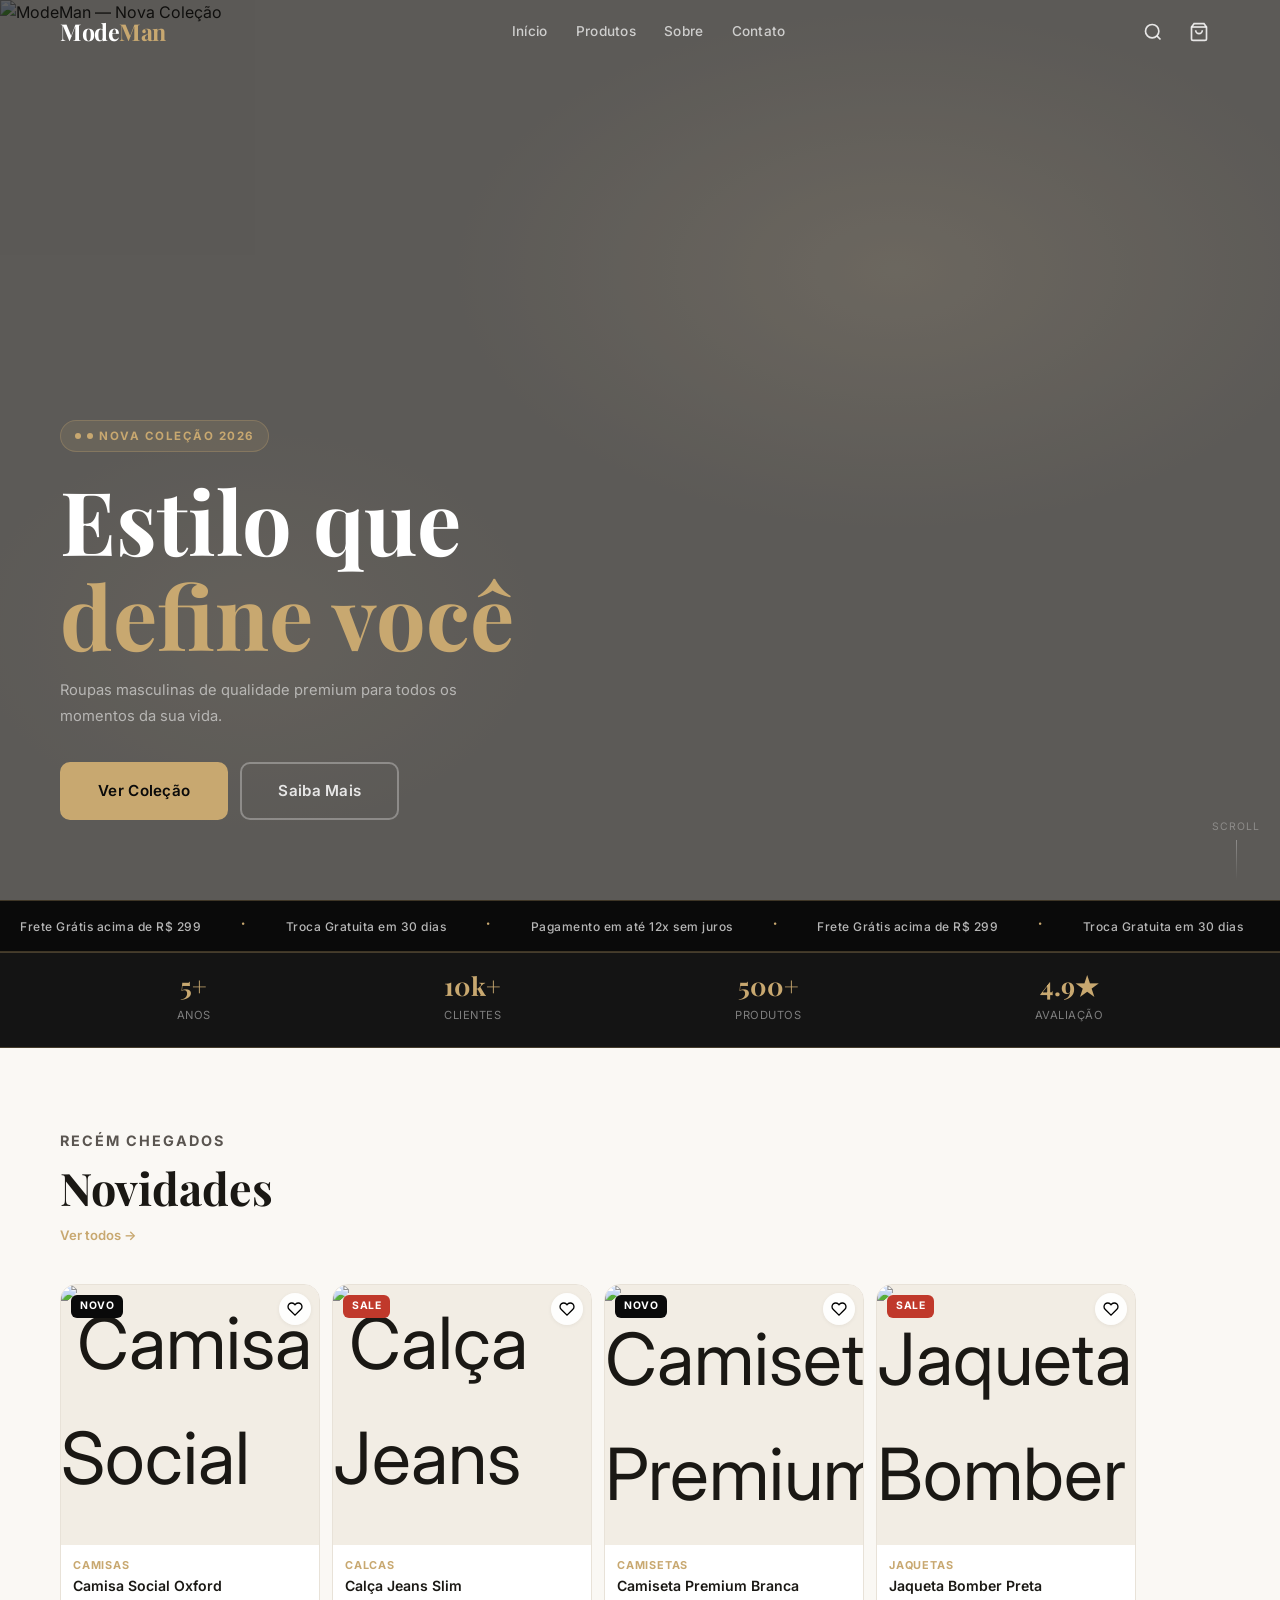
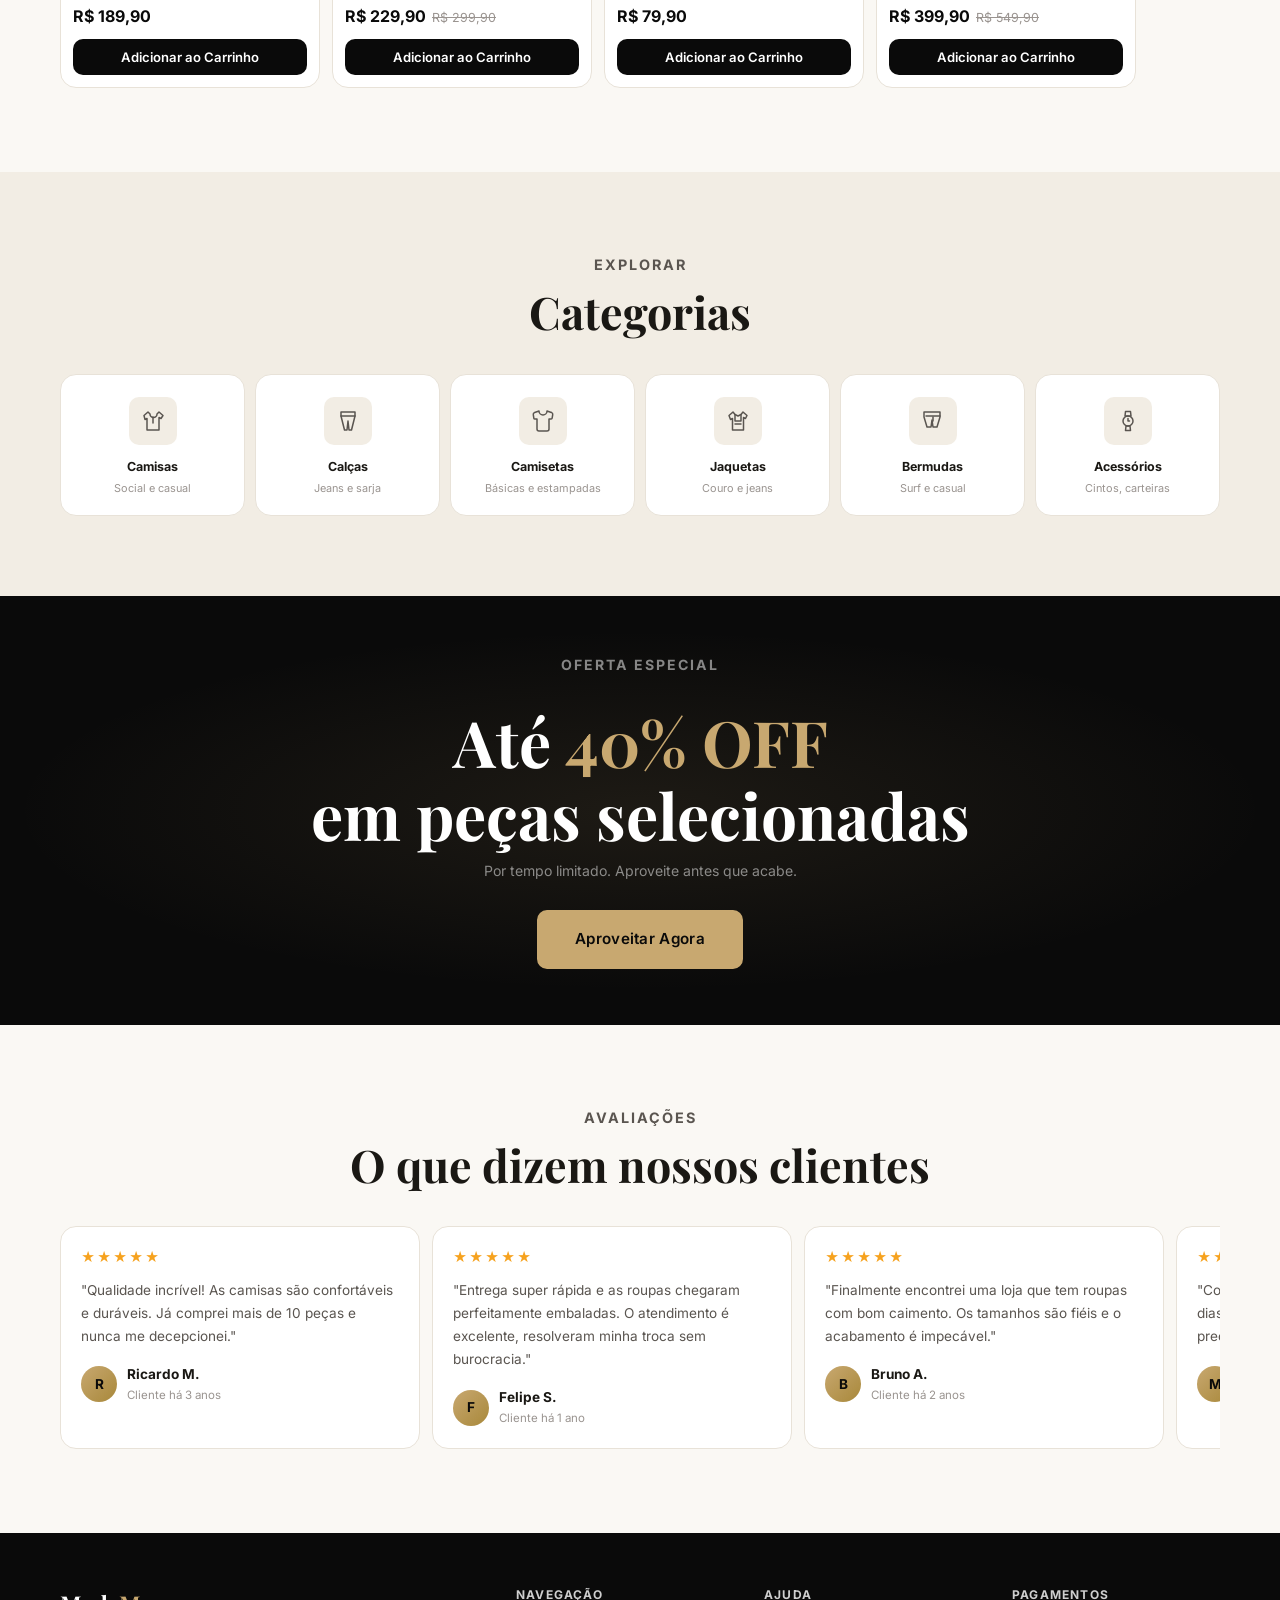
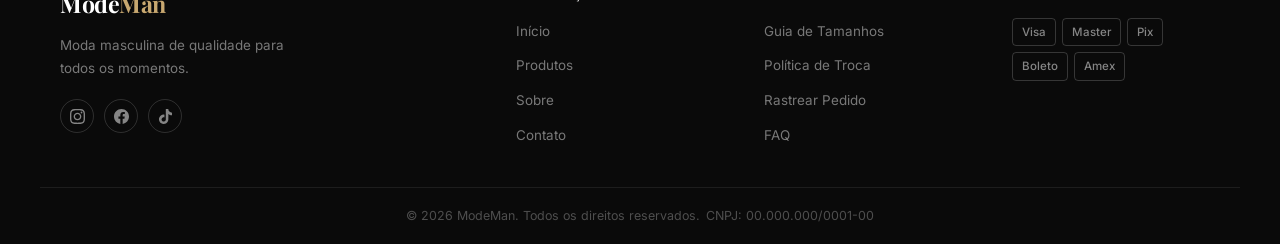
==== index.html @ 99823e0b "Add files via upload" ====
<!DOCTYPE html>
<html lang="pt-BR">
<head>
  <meta charset="UTF-8" />
  <meta name="viewport" content="width=device-width, initial-scale=1.0" />
  <title>ModeMan — Moda Masculina</title>
  <link rel="stylesheet" href="style.css" />
  <link rel="preconnect" href="https://fonts.googleapis.com" />
  <link rel="preconnect" href="https://fonts.gstatic.com" crossorigin />
  <link href="https://fonts.googleapis.com/css2?family=Inter:wght@300;400;500;600;700&family=Playfair+Display:wght@600;700&display=swap" rel="stylesheet" />
</head>
<body data-page="home">

  <!-- ========== TOPBAR ========== -->
  <header class="topbar" id="topbar">
    <div class="topbar__inner">
      <a href="index.html" class="topbar__logo">Mode<span>Man</span></a>
      <nav class="topbar__nav">
        <a href="index.html" class="active">Início</a>
        <a href="produtos.html">Produtos</a>
        <a href="sobre.html">Sobre</a>
        <a href="sobre.html#contato">Contato</a>
      </nav>
      <div class="topbar__actions">
        <button class="icon-btn" id="searchBtn" aria-label="Buscar">
          <svg width="20" height="20" fill="none" stroke="currentColor" stroke-width="2" viewBox="0 0 24 24"><circle cx="11" cy="11" r="8"/><line x1="21" y1="21" x2="16.65" y2="16.65"/></svg>
        </button>
        <button class="icon-btn" id="cartBtn" aria-label="Carrinho" style="position:relative">
          <svg width="20" height="20" fill="none" stroke="currentColor" stroke-width="2" viewBox="0 0 24 24"><path d="M6 2L3 6v14a2 2 0 002 2h14a2 2 0 002-2V6l-3-4z"/><line x1="3" y1="6" x2="21" y2="6"/><path d="M16 10a4 4 0 01-8 0"/></svg>
          <span class="cart-badge" id="cartCount"></span>
        </button>
      </div>
    </div>
  </header>

  <!-- ========== HERO ========== -->
  <section class="hero">
    <div class="hero__bg-glow"></div>
    <!-- FOTO HERO: coloque o arquivo imgs/hero.jpg -->
    <img src="imgs/hero.jpg" alt="ModeMan — Nova Coleção" class="hero__bg-photo" />
    <div class="hero__content">
      <div class="hero__tag">
        <span class="hero__tag-dot"></span>
        Nova Coleção 2026
      </div>
      <h1 class="hero__title">
        Estilo que
        <span>define você</span>
      </h1>
      <p class="hero__sub">Roupas masculinas de qualidade premium para todos os momentos da sua vida.</p>
      <div class="hero__btns">
        <a href="produtos.html" class="btn btn-primary btn-lg">Ver Coleção</a>
        <a href="sobre.html" class="btn btn-ghost-light btn-lg">Saiba Mais</a>
      </div>
    </div>
    <div class="hero__scroll">Scroll</div>
  </section>

  <!-- ========== MARQUEE STRIP ========== -->
  <div class="marquee">
    <div class="marquee__inner">
      <span>Frete Grátis acima de R$&nbsp;299</span>
      <span class="dot">•</span>
      <span>Troca Gratuita em 30 dias</span>
      <span class="dot">•</span>
      <span>Pagamento em até 12x sem juros</span>
      <span class="dot">•</span>
      <span>Frete Grátis acima de R$&nbsp;299</span>
      <span class="dot">•</span>
      <span>Troca Gratuita em 30 dias</span>
      <span class="dot">•</span>
      <span>Pagamento em até 12x sem juros</span>
    </div>
  </div>

  <!-- ========== STATS BAR ========== -->
  <div class="stats-bar">
    <div class="container stats-bar__inner">
      <div class="stat-item"><strong>5+</strong><span>Anos</span></div>
      <div class="stat-item"><strong>10k+</strong><span>Clientes</span></div>
      <div class="stat-item"><strong>500+</strong><span>Produtos</span></div>
      <div class="stat-item"><strong>4.9★</strong><span>Avaliação</span></div>
    </div>
  </div>

  <!-- ========== NOVIDADES ========== -->
  <section class="section" id="novidades">
    <div class="container">
      <div class="section-header section-header--left">
        <p class="section-tag">Recém chegados</p>
        <h2>Novidades</h2>
        <a href="produtos.html" class="see-all-link">Ver todos →</a>
      </div>
      <div class="h-scroll-wrap">
        <div class="h-scroll" id="novidades-grid"></div>
      </div>
    </div>
  </section>

  <!-- ========== CATEGORIAS ========== -->
  <section class="section bg-cream-dark" id="categorias">
    <div class="container">
      <div class="section-header">
        <p class="section-tag">Explorar</p>
        <h2>Categorias</h2>
      </div>
      <div class="categorias-grid">

        <div class="categoria-card" data-cat="camisas">
          <div class="categoria-card__icon">
            <!-- Camisa social / dress shirt -->
            <svg viewBox="0 0 24 24" fill="none" stroke="currentColor" stroke-width="1.5" stroke-linecap="round" stroke-linejoin="round">
              <path d="M3 6.5L7 3l2 2a3.5 3.5 0 007 0l2-2 4 3.5-2 3-2-1V21H6V9.5L4 10.5 3 6.5z"/>
              <line x1="12" y1="8" x2="12" y2="14"/>
            </svg>
          </div>
          <h3>Camisas</h3>
          <p>Social e casual</p>
        </div>

        <div class="categoria-card" data-cat="calcas">
          <div class="categoria-card__icon">
            <!-- Calças / trousers -->
            <svg viewBox="0 0 24 24" fill="none" stroke="currentColor" stroke-width="1.5" stroke-linecap="round" stroke-linejoin="round">
              <path d="M5 3h14v4l-3.5 14H13l-1-9-1 9H8.5L5 7V3z"/>
              <line x1="5" y1="7" x2="19" y2="7"/>
            </svg>
          </div>
          <h3>Calças</h3>
          <p>Jeans e sarja</p>
        </div>

        <div class="categoria-card" data-cat="camisetas">
          <div class="categoria-card__icon">
            <!-- Camiseta / t-shirt -->
            <svg viewBox="0 0 24 24" fill="none" stroke="currentColor" stroke-width="1.5" stroke-linecap="round" stroke-linejoin="round">
              <path d="M20.38 3.46L16 2a4 4 0 01-8 0L3.62 3.46a2 2 0 00-1.34 2.23l.58 3.57a1 1 0 00.99.84H6v10c0 1.1.9 2 2 2h8a2 2 0 002-2V10h2.15a1 1 0 00.99-.84l.58-3.57a2 2 0 00-1.34-2.23z"/>
            </svg>
          </div>
          <h3>Camisetas</h3>
          <p>Básicas e estampadas</p>
        </div>

        <div class="categoria-card" data-cat="jaquetas">
          <div class="categoria-card__icon">
            <!-- Jaqueta / jacket -->
            <svg viewBox="0 0 24 24" fill="none" stroke="currentColor" stroke-width="1.5" stroke-linecap="round" stroke-linejoin="round">
              <path d="M3 6.5L7 3l2 2.5L12 7l3-1.5L17 3l4 3.5-1.5 3-2-1V21H6.5V9.5l-2 1L3 6.5z"/>
              <path d="M9 5.5V12h6V5.5"/>
              <line x1="9" y1="15" x2="15" y2="15"/>
            </svg>
          </div>
          <h3>Jaquetas</h3>
          <p>Couro e jeans</p>
        </div>

        <div class="categoria-card" data-cat="bermudas">
          <div class="categoria-card__icon">
            <!-- Bermuda / shorts -->
            <svg viewBox="0 0 24 24" fill="none" stroke="currentColor" stroke-width="1.5" stroke-linecap="round" stroke-linejoin="round">
              <path d="M5 3h14v5l-3 10h-4l-1-7-1 7H6L3 8V3z"/>
              <line x1="5" y1="7" x2="19" y2="7"/>
              <line x1="12" y1="8" x2="12" y2="12"/>
            </svg>
          </div>
          <h3>Bermudas</h3>
          <p>Surf e casual</p>
        </div>

        <div class="categoria-card" data-cat="acessorios">
          <div class="categoria-card__icon">
            <!-- Relógio / watch -->
            <svg viewBox="0 0 24 24" fill="none" stroke="currentColor" stroke-width="1.5" stroke-linecap="round" stroke-linejoin="round">
              <rect x="7" y="7" width="10" height="10" rx="5"/>
              <path d="M9.5 2.5h5l.5 4.5h-6l.5-4.5z"/>
              <path d="M9.5 21.5h5l-.5-4.5H10l-.5 4.5z"/>
              <polyline points="12 9.5 12 12 13.5 12"/>
            </svg>
          </div>
          <h3>Acessórios</h3>
          <p>Cintos, carteiras</p>
        </div>

      </div>
    </div>
  </section>

  <!-- ========== PROMO BANNER ========== -->
  <section class="promo-banner">
    <div class="container promo-banner__content">
      <p class="section-tag">Oferta Especial</p>
      <h2>Até <span>40% OFF</span><br/>em peças selecionadas</h2>
      <p>Por tempo limitado. Aproveite antes que acabe.</p>
      <a href="produtos.html?filter=sale" class="btn btn-primary btn-lg">Aproveitar Agora</a>
    </div>
  </section>

  <!-- ========== DEPOIMENTOS ========== -->
  <section class="section">
    <div class="container">
      <div class="section-header">
        <p class="section-tag">Avaliações</p>
        <h2>O que dizem nossos clientes</h2>
      </div>
      <div class="h-scroll-wrap">
        <div class="h-scroll">
          <div class="depoimento-card">
            <div class="stars">★★★★★</div>
            <p>"Qualidade incrível! As camisas são confortáveis e duráveis. Já comprei mais de 10 peças e nunca me decepcionei."</p>
            <div class="depo-autor">
              <div class="depo-avatar">R</div>
              <div><strong>Ricardo M.</strong><span>Cliente há 3 anos</span></div>
            </div>
          </div>
          <div class="depoimento-card">
            <div class="stars">★★★★★</div>
            <p>"Entrega super rápida e as roupas chegaram perfeitamente embaladas. O atendimento é excelente, resolveram minha troca sem burocracia."</p>
            <div class="depo-autor">
              <div class="depo-avatar">F</div>
              <div><strong>Felipe S.</strong><span>Cliente há 1 ano</span></div>
            </div>
          </div>
          <div class="depoimento-card">
            <div class="stars">★★★★★</div>
            <p>"Finalmente encontrei uma loja que tem roupas com bom caimento. Os tamanhos são fiéis e o acabamento é impecável."</p>
            <div class="depo-autor">
              <div class="depo-avatar">B</div>
              <div><strong>Bruno A.</strong><span>Cliente há 2 anos</span></div>
            </div>
          </div>
          <div class="depoimento-card">
            <div class="stars">★★★★★</div>
            <p>"Comprei o kit com 3 camisetas e chegou em 2 dias. Qualidade muito acima do esperado para o preço. Recomendo muito!"</p>
            <div class="depo-autor">
              <div class="depo-avatar">M</div>
              <div><strong>Marcos T.</strong><span>Cliente há 6 meses</span></div>
            </div>
          </div>
        </div>
      </div>
    </div>
  </section>

  <!-- ========== FOOTER (desktop only) ========== -->
  <footer class="footer">
    <div class="container footer__grid">
      <div class="footer__brand">
        <a href="index.html" class="topbar__logo" style="margin-bottom:12px;display:inline-block">Mode<span>Man</span></a>
        <p>Moda masculina de qualidade para todos os momentos.</p>
        <div class="social-row">
          <a href="#" class="social-btn" aria-label="Instagram">
            <svg width="15" height="15" fill="currentColor" viewBox="0 0 24 24"><path d="M12 2.163c3.204 0 3.584.012 4.85.07 3.252.148 4.771 1.691 4.919 4.919.058 1.265.069 1.645.069 4.849 0 3.205-.012 3.584-.069 4.849-.149 3.225-1.664 4.771-4.919 4.919-1.266.058-1.644.07-4.85.07-3.204 0-3.584-.012-4.849-.07-3.26-.149-4.771-1.699-4.919-4.92-.058-1.265-.07-1.644-.07-4.849 0-3.204.013-3.583.07-4.849.149-3.227 1.664-4.771 4.919-4.919 1.266-.057 1.645-.069 4.849-.069zm0-2.163c-3.259 0-3.667.014-4.947.072-4.358.2-6.78 2.618-6.98 6.98-.059 1.281-.073 1.689-.073 4.948 0 3.259.014 3.668.072 4.948.2 4.358 2.618 6.78 6.98 6.98 1.281.058 1.689.072 4.948.072 3.259 0 3.668-.014 4.948-.072 4.354-.2 6.782-2.618 6.979-6.98.059-1.28.073-1.689.073-4.948 0-3.259-.014-3.667-.072-4.947-.196-4.354-2.617-6.78-6.979-6.98-1.281-.059-1.69-.073-4.949-.073zm0 5.838c-3.403 0-6.162 2.759-6.162 6.162s2.759 6.163 6.162 6.163 6.162-2.759 6.162-6.163c0-3.403-2.759-6.162-6.162-6.162zm0 10.162c-2.209 0-4-1.79-4-4 0-2.209 1.791-4 4-4s4 1.791 4 4c0 2.21-1.791 4-4 4zm6.406-11.845c-.796 0-1.441.645-1.441 1.44s.645 1.44 1.441 1.44c.795 0 1.439-.645 1.439-1.44s-.644-1.44-1.439-1.44z"/></svg>
          </a>
          <a href="#" class="social-btn" aria-label="Facebook">
            <svg width="15" height="15" fill="currentColor" viewBox="0 0 24 24"><path d="M24 12.073c0-6.627-5.373-12-12-12s-12 5.373-12 12c0 5.99 4.388 10.954 10.125 11.854v-8.385H7.078v-3.47h3.047V9.43c0-3.007 1.792-4.669 4.533-4.669 1.312 0 2.686.235 2.686.235v2.953H15.83c-1.491 0-1.956.925-1.956 1.874v2.25h3.328l-.532 3.47h-2.796v8.385C19.612 23.027 24 18.062 24 12.073z"/></svg>
          </a>
          <a href="#" class="social-btn" aria-label="TikTok">
            <svg width="15" height="15" fill="currentColor" viewBox="0 0 24 24"><path d="M12.525.02c1.31-.02 2.61-.01 3.91-.02.08 1.53.63 3.09 1.75 4.17 1.12 1.11 2.7 1.62 4.24 1.79v4.03c-1.44-.05-2.89-.35-4.2-.97-.57-.26-1.1-.59-1.62-.93-.01 2.92.01 5.84-.02 8.75-.08 1.4-.54 2.79-1.35 3.94-1.31 1.92-3.58 3.17-5.91 3.21-1.43.08-2.86-.31-4.08-1.03-2.02-1.19-3.44-3.37-3.65-5.71-.02-.5-.03-1-.01-1.49.18-1.9 1.12-3.72 2.58-4.96 1.66-1.44 3.98-2.13 6.15-1.72.02 1.48-.04 2.96-.04 4.44-.99-.32-2.15-.23-3.02.37-.63.41-1.11 1.04-1.36 1.75-.21.51-.15 1.07-.14 1.61.24 1.64 1.82 3.02 3.5 2.87 1.12-.01 2.19-.66 2.77-1.61.19-.33.4-.67.41-1.06.1-1.79.06-3.57.07-5.36.01-4.03-.01-8.05.02-12.07z"/></svg>
          </a>
        </div>
      </div>
      <div class="footer__col">
        <h4>Navegação</h4>
        <ul>
          <li><a href="index.html">Início</a></li>
          <li><a href="produtos.html">Produtos</a></li>
          <li><a href="sobre.html">Sobre</a></li>
          <li><a href="sobre.html#contato">Contato</a></li>
        </ul>
      </div>
      <div class="footer__col">
        <h4>Ajuda</h4>
        <ul>
          <li><a href="#">Guia de Tamanhos</a></li>
          <li><a href="#">Política de Troca</a></li>
          <li><a href="#">Rastrear Pedido</a></li>
          <li><a href="#">FAQ</a></li>
        </ul>
      </div>
      <div class="footer__col">
        <h4>Pagamentos</h4>
        <div class="pay-badges">
          <span class="pay-badge">Visa</span>
          <span class="pay-badge">Master</span>
          <span class="pay-badge">Pix</span>
          <span class="pay-badge">Boleto</span>
          <span class="pay-badge">Amex</span>
        </div>
      </div>
    </div>
    <div class="footer__bottom">
      <div class="container footer__bottom-inner">
        <p>© 2026 ModeMan. Todos os direitos reservados.</p>
        <p>CNPJ: 00.000.000/0001-00</p>
      </div>
    </div>
  </footer>

  <!-- ========== BOTTOM NAV (mobile) ========== -->
  <nav class="bottom-nav">
    <div class="bottom-nav__items">
      <a href="index.html" class="bottom-nav__item active">
        <svg width="22" height="22" fill="none" stroke="currentColor" stroke-width="1.8" viewBox="0 0 24 24"><path d="M3 9l9-7 9 7v11a2 2 0 01-2 2H5a2 2 0 01-2-2z"/><polyline points="9 22 9 12 15 12 15 22"/></svg>
        <span>Início</span>
      </a>
      <a href="produtos.html" class="bottom-nav__item">
        <svg width="22" height="22" fill="none" stroke="currentColor" stroke-width="1.8" viewBox="0 0 24 24"><circle cx="11" cy="11" r="8"/><line x1="21" y1="21" x2="16.65" y2="16.65"/></svg>
        <span>Explorar</span>
      </a>
      <button class="bottom-nav__item" id="wishlistNavBtn">
        <svg width="22" height="22" fill="none" stroke="currentColor" stroke-width="1.8" viewBox="0 0 24 24"><path d="M20.84 4.61a5.5 5.5 0 00-7.78 0L12 5.67l-1.06-1.06a5.5 5.5 0 00-7.78 7.78l1.06 1.06L12 21.23l7.78-7.78 1.06-1.06a5.5 5.5 0 000-7.78z"/></svg>
        <span>Favoritos</span>
      </button>
      <button class="bottom-nav__item" id="cartNavBtn" style="position:relative">
        <svg width="22" height="22" fill="none" stroke="currentColor" stroke-width="1.8" viewBox="0 0 24 24"><path d="M6 2L3 6v14a2 2 0 002 2h14a2 2 0 002-2V6l-3-4z"/><line x1="3" y1="6" x2="21" y2="6"/><path d="M16 10a4 4 0 01-8 0"/></svg>
        <span class="cart-badge" id="cartCountNav"></span>
        <span>Carrinho</span>
      </button>
    </div>
  </nav>

  <!-- ========== CART OVERLAY ========== -->
  <div class="cart-overlay" id="cartOverlay">
    <div class="cart-sheet">
      <div class="cart-handle"></div>
      <div class="cart-header">
        <h3>Carrinho</h3>
        <button id="closeCart" aria-label="Fechar">
          <svg width="18" height="18" fill="none" stroke="currentColor" stroke-width="2" viewBox="0 0 24 24"><line x1="18" y1="6" x2="6" y2="18"/><line x1="6" y1="6" x2="18" y2="18"/></svg>
        </button>
      </div>
      <div class="cart-items" id="cartItems"></div>
      <div class="cart-footer" id="cartFooter">
        <div class="cart-total">
          <span>Total</span>
          <strong id="cartTotal">R$ 0,00</strong>
        </div>
        <button class="btn btn-primary btn-full" id="checkoutBtn">
          <svg width="16" height="16" fill="currentColor" viewBox="0 0 24 24"><path d="M17.472 14.382c-.297-.149-1.758-.867-2.03-.967-.273-.099-.471-.148-.67.15-.197.297-.767.966-.94 1.164-.173.199-.347.223-.644.075-.297-.15-1.255-.463-2.39-1.475-.883-.788-1.48-1.761-1.653-2.059-.173-.297-.018-.458.13-.606.134-.133.298-.347.446-.52.149-.174.198-.298.298-.497.099-.198.05-.371-.025-.52-.075-.149-.669-1.612-.916-2.207-.242-.579-.487-.5-.669-.51-.173-.008-.371-.01-.57-.01-.198 0-.52.074-.792.372-.272.297-1.04 1.016-1.04 2.479 0 1.462 1.065 2.875 1.213 3.074.149.198 2.096 3.2 5.077 4.487.709.306 1.262.489 1.694.625.712.227 1.36.195 1.871.118.571-.085 1.758-.719 2.006-1.413.248-.694.248-1.289.173-1.413-.074-.124-.272-.198-.57-.347z"/><path d="M5.077 2H2v21.535L5 21h16.077A2.923 2.923 0 0024 18.077V5.923A2.923 2.923 0 0021.077 3H5.923A2.923 2.923 0 003 5.923"/></svg>
          Finalizar no WhatsApp
        </button>
        <button class="cart-clear-btn" id="clearCart">Limpar carrinho</button>
      </div>
    </div>
  </div>

  <!-- ========== SEARCH OVERLAY ========== -->
  <div class="search-overlay" id="searchOverlay">
    <div class="search-overlay__top">
      <input type="text" class="search-overlay__input" id="searchInput" placeholder="Buscar produtos..." autocomplete="off" />
      <button class="search-overlay__close" id="closeSearch">Cancelar</button>
    </div>
    <div class="search-results" id="searchResults">
      <p class="search-empty">Digite para buscar produtos</p>
    </div>
  </div>

  <!-- ========== TOAST ========== -->
  <div class="toast" id="toast"></div>

  <script src="script.js"></script>
</body>
</html>
---- style.css ----
/* ============================================================
   MODEMAN — Luxury Men's Fashion
   Mobile-first CSS
   ============================================================ */

/* 1. CUSTOM PROPERTIES */
:root {
  --black:        #0a0a0a;
  --dark:         #141414;
  --dark-mid:     #1e1e1e;
  --gold:         #c8a870;
  --gold-dark:    #a8883a;
  --gold-light:   #e8d4a8;
  --gold-muted:   rgba(200,168,112,0.12);
  --gold-border:  rgba(200,168,112,0.28);
  --cream:        #faf8f4;
  --cream-dark:   #f2ede4;
  --white:        #ffffff;
  --text:         #1a1814;
  --text-soft:    #5a5550;
  --text-muted:   #9a9490;
  --border:       #e8e2d8;
  --border-dark:  #d0c8bc;
  --red:          #c0392b;

  --font-serif: 'Playfair Display', Georgia, serif;
  --font-sans:  'Inter', system-ui, sans-serif;

  --nav-h:        56px;
  --bottom-h:     64px;
  --pad:          20px;
  --radius-sm:    6px;
  --radius:       10px;
  --radius-lg:    16px;
  --radius-xl:    24px;
  --radius-full:  9999px;

  --shadow-sm:  0 1px 4px rgba(0,0,0,0.06);
  --shadow:     0 4px 16px rgba(0,0,0,0.09);
  --shadow-md:  0 8px 28px rgba(0,0,0,0.13);
  --shadow-lg:  0 16px 48px rgba(0,0,0,0.18);
  --shadow-gold: 0 4px 20px rgba(200,168,112,0.38);

  --ease-out:    cubic-bezier(0.16, 1, 0.3, 1);
  --ease-spring: cubic-bezier(0.34, 1.56, 0.64, 1);
  --t-fast: 150ms;
  --t:      250ms;
  --t-slow: 400ms;
}

/* 2. RESET & BASE */
*, *::before, *::after { box-sizing: border-box; margin: 0; padding: 0; }
html { scroll-behavior: smooth; -webkit-text-size-adjust: 100%; }
body {
  font-family: var(--font-sans);
  color: var(--text);
  background: var(--cream);
  line-height: 1.6;
  overflow-x: hidden;
  -webkit-font-smoothing: antialiased;
}
a { text-decoration: none; color: inherit; }
ul { list-style: none; }
img { max-width: 100%; display: block; }
button { cursor: pointer; border: none; background: none; font-family: inherit; -webkit-tap-highlight-color: transparent; }
input, select, textarea { font-family: inherit; }
@media (hover: none) { * { -webkit-tap-highlight-color: transparent; } }

/* 3. LAYOUT */
.container { max-width: 1200px; margin: 0 auto; padding: 0 var(--pad); }
.page-content {
  padding-top: var(--nav-h);
  padding-bottom: var(--bottom-h);
  min-height: 100vh;
}
.section { padding: 52px 0; }
.section-sm { padding: 32px 0; }
.bg-dark { background: var(--black); }
.bg-cream { background: var(--cream); }
.bg-cream-dark { background: var(--cream-dark); }
.bg-white { background: var(--white); }

.section-tag {
  display: inline-block;
  color: var(--gold);
  font-size: 0.72rem;
  font-weight: 700;
  text-transform: uppercase;
  letter-spacing: 2px;
  margin-bottom: 10px;
}
.section-header { text-align: center; margin-bottom: 36px; }
.section-header h2 {
  font-family: var(--font-serif);
  font-size: clamp(1.7rem, 5vw, 2.8rem);
  font-weight: 700;
  line-height: 1.15;
  margin-bottom: 8px;
}
.section-header p { color: var(--text-soft); font-size: 0.9rem; }
.section-header--left { text-align: left; }

/* 4. ANIMATIONS */
.animate-in {
  opacity: 0;
  transform: translateY(22px);
  transition:
    opacity var(--t-slow) var(--ease-out) var(--delay, 0ms),
    transform var(--t-slow) var(--ease-out) var(--delay, 0ms);
}
.animate-in.visible { opacity: 1; transform: translateY(0); }

.animate-fade {
  opacity: 0;
  transition: opacity var(--t-slow) var(--ease-out) var(--delay, 0ms);
}
.animate-fade.visible { opacity: 1; }

/* Stagger delays */
.stagger > *:nth-child(1) { --delay: 0ms; }
.stagger > *:nth-child(2) { --delay: 70ms; }
.stagger > *:nth-child(3) { --delay: 140ms; }
.stagger > *:nth-child(4) { --delay: 210ms; }
.stagger > *:nth-child(5) { --delay: 280ms; }
.stagger > *:nth-child(6) { --delay: 350ms; }

@keyframes fadeUp {
  from { opacity: 0; transform: translateY(30px); }
  to   { opacity: 1; transform: translateY(0); }
}
@keyframes fadeIn {
  from { opacity: 0; }
  to   { opacity: 1; }
}
@keyframes scrollX {
  0%   { transform: translateX(0); }
  100% { transform: translateX(-50%); }
}
@keyframes pulse {
  0%, 100% { transform: scale(1); }
  50%       { transform: scale(1.04); }
}

/* 5. BUTTONS */
.btn {
  display: inline-flex;
  align-items: center;
  justify-content: center;
  gap: 8px;
  padding: 13px 28px;
  border-radius: var(--radius);
  font-size: 0.88rem;
  font-weight: 600;
  font-family: var(--font-sans);
  cursor: pointer;
  border: 2px solid transparent;
  transition: all var(--t) var(--ease-out);
  letter-spacing: 0.3px;
  white-space: nowrap;
  -webkit-tap-highlight-color: transparent;
}
.btn:active { transform: scale(0.97); }

/* Botão WhatsApp checkout */
#checkoutBtn {
  background: #25D366;
  border-color: #25D366;
  color: #fff;
}
#checkoutBtn:hover {
  background: #1ebe59;
  border-color: #1ebe59;
  box-shadow: 0 4px 20px rgba(37,211,102,0.38);
}

.btn-primary {
  background: var(--gold);
  color: var(--black);
  border-color: var(--gold);
}
.btn-primary:hover {
  background: var(--gold-dark);
  border-color: var(--gold-dark);
  box-shadow: var(--shadow-gold);
}

.btn-ghost {
  background: transparent;
  color: var(--gold);
  border-color: var(--gold-border);
}
.btn-ghost:hover { border-color: var(--gold); background: var(--gold-muted); }

.btn-ghost-light {
  background: transparent;
  color: rgba(255,255,255,0.85);
  border-color: rgba(255,255,255,0.3);
}
.btn-ghost-light:hover { border-color: rgba(255,255,255,0.7); background: rgba(255,255,255,0.08); }

.btn-dark {
  background: var(--black);
  color: var(--white);
  border-color: var(--black);
}
.btn-dark:hover { background: #222; }

.btn-full { width: 100%; }
.btn-lg { padding: 15px 36px; font-size: 0.95rem; }
.btn-sm { padding: 9px 18px; font-size: 0.8rem; }

/* 6. FORM ELEMENTS */
.form-group { display: flex; flex-direction: column; gap: 6px; }
.form-group label { font-size: 0.82rem; font-weight: 600; color: var(--text); letter-spacing: 0.3px; }

.form-control {
  border: 1.5px solid var(--border-dark);
  border-radius: var(--radius);
  padding: 12px 14px;
  font-size: 0.9rem;
  font-family: var(--font-sans);
  color: var(--text);
  background: var(--white);
  outline: none;
  transition: border-color var(--t-fast);
  appearance: none;
  -webkit-appearance: none;
}
.form-control:focus { border-color: var(--gold); box-shadow: 0 0 0 3px var(--gold-muted); }
.form-control::placeholder { color: var(--text-muted); }
textarea.form-control { resize: vertical; min-height: 120px; }

.form-row { display: grid; grid-template-columns: 1fr 1fr; gap: 14px; }
@media (max-width: 520px) { .form-row { grid-template-columns: 1fr; } }

.form-success {
  display: none;
  background: #d4f4e2;
  color: #1a7a44;
  padding: 12px 16px;
  border-radius: var(--radius);
  font-size: 0.88rem;
  text-align: center;
  font-weight: 500;
}
.form-success.show { display: block; }

/* 7. TOPBAR */
.topbar {
  position: fixed;
  top: 0; left: 0; right: 0;
  z-index: 900;
  height: var(--nav-h);
  display: flex;
  align-items: center;
  background: transparent;
  transition: background var(--t), box-shadow var(--t);
  padding-top: env(safe-area-inset-top);
}
.topbar.scrolled {
  background: rgba(10,10,10,0.92);
  backdrop-filter: blur(14px);
  -webkit-backdrop-filter: blur(14px);
  box-shadow: 0 1px 0 var(--gold-border);
}
.topbar.light { background: rgba(250,248,244,0.96); backdrop-filter: blur(14px); }
.topbar.light.scrolled { background: rgba(250,248,244,0.98); box-shadow: 0 1px 0 var(--border); }

.topbar__inner {
  width: 100%;
  max-width: 1200px;
  margin: 0 auto;
  padding: 0 var(--pad);
  display: flex;
  align-items: center;
  justify-content: space-between;
  height: var(--nav-h);
}

.topbar__logo {
  font-family: var(--font-serif);
  font-size: 1.45rem;
  font-weight: 700;
  color: var(--white);
  letter-spacing: -0.5px;
}
.topbar__logo span { color: var(--gold); }
.topbar.light .topbar__logo { color: var(--black); }

.topbar__nav {
  display: none;
  gap: 28px;
}
.topbar__nav a {
  font-size: 0.85rem;
  font-weight: 500;
  color: rgba(255,255,255,0.7);
  transition: color var(--t-fast);
  letter-spacing: 0.3px;
}
.topbar__nav a:hover { color: var(--white); }
.topbar.light .topbar__nav a { color: var(--text-soft); }
.topbar.light .topbar__nav a:hover { color: var(--text); }

.topbar__actions { display: flex; align-items: center; gap: 4px; }

.icon-btn {
  width: 42px; height: 42px;
  display: flex; align-items: center; justify-content: center;
  border-radius: 50%;
  color: rgba(255,255,255,0.85);
  transition: background var(--t-fast), color var(--t-fast);
  position: relative;
}
.icon-btn:hover { background: rgba(255,255,255,0.1); color: var(--white); }
.topbar.light .icon-btn { color: var(--text-soft); }
.topbar.light .icon-btn:hover { background: var(--cream-dark); color: var(--text); }

.cart-badge {
  position: absolute;
  top: 6px; right: 6px;
  background: var(--gold);
  color: var(--black);
  font-size: 0.6rem;
  font-weight: 800;
  width: 15px; height: 15px;
  border-radius: 50%;
  display: none;
  align-items: center;
  justify-content: center;
  line-height: 1;
}
.cart-badge.visible { display: flex; }

/* 8. BOTTOM NAV */
.bottom-nav {
  position: fixed;
  bottom: 0; left: 0; right: 0;
  z-index: 900;
  height: calc(var(--bottom-h) + env(safe-area-inset-bottom));
  padding-bottom: env(safe-area-inset-bottom);
  background: rgba(10,10,10,0.97);
  backdrop-filter: blur(20px);
  -webkit-backdrop-filter: blur(20px);
  border-top: 1px solid var(--gold-border);
  display: flex;
  align-items: stretch;
}

.bottom-nav__items {
  display: flex;
  width: 100%;
  align-items: stretch;
}

.bottom-nav__item {
  flex: 1;
  display: flex;
  flex-direction: column;
  align-items: center;
  justify-content: center;
  gap: 3px;
  color: rgba(255,255,255,0.4);
  font-size: 0.65rem;
  font-weight: 500;
  letter-spacing: 0.3px;
  text-transform: uppercase;
  cursor: pointer;
  transition: color var(--t-fast);
  padding: 6px 0;
  -webkit-tap-highlight-color: transparent;
  position: relative;
}
.bottom-nav__item svg { width: 22px; height: 22px; stroke-width: 1.8; }
.bottom-nav__item:hover { color: rgba(255,255,255,0.7); }
.bottom-nav__item.active { color: var(--gold); }
.bottom-nav__item.active::after {
  content: '';
  position: absolute;
  top: 4px;
  width: 3px; height: 3px;
  background: var(--gold);
  border-radius: 50%;
}

/* 9. CART BOTTOM SHEET */
.cart-overlay {
  position: fixed;
  inset: 0;
  z-index: 1000;
  background: rgba(0,0,0,0);
  pointer-events: none;
  transition: background var(--t);
}
.cart-overlay.open {
  background: rgba(0,0,0,0.55);
  pointer-events: all;
}

.cart-sheet {
  position: absolute;
  bottom: 0; left: 0; right: 0;
  background: var(--white);
  border-radius: var(--radius-xl) var(--radius-xl) 0 0;
  max-height: 88vh;
  display: flex;
  flex-direction: column;
  transform: translateY(100%);
  transition: transform var(--t-slow) var(--ease-out);
}
.cart-overlay.open .cart-sheet { transform: translateY(0); }

.cart-handle {
  width: 36px; height: 4px;
  background: var(--border-dark);
  border-radius: var(--radius-full);
  margin: 12px auto 0;
  flex-shrink: 0;
}

.cart-header {
  display: flex;
  align-items: center;
  justify-content: space-between;
  padding: 16px 20px 14px;
  border-bottom: 1px solid var(--border);
  flex-shrink: 0;
}
.cart-header h3 { font-size: 1rem; font-weight: 700; }
.cart-header button {
  width: 32px; height: 32px;
  display: flex; align-items: center; justify-content: center;
  border-radius: 50%;
  color: var(--text-muted);
  transition: background var(--t-fast);
}
.cart-header button:hover { background: var(--cream-dark); }

.cart-items {
  flex: 1;
  overflow-y: auto;
  overscroll-behavior: contain;
  padding: 12px 20px;
  display: flex;
  flex-direction: column;
  gap: 12px;
}

.cart-empty {
  display: flex;
  flex-direction: column;
  align-items: center;
  justify-content: center;
  padding: 48px 0;
  gap: 12px;
  color: var(--text-muted);
}
.cart-empty span { font-size: 2.8rem; }
.cart-empty p { font-size: 0.88rem; }

.cart-item {
  display: flex;
  gap: 12px;
  padding-bottom: 12px;
  border-bottom: 1px solid var(--border);
}
.cart-item:last-child { border-bottom: none; }

.cart-item__img {
  width: 64px; height: 64px;
  background: var(--cream-dark);
  border-radius: var(--radius);
  display: flex; align-items: center; justify-content: center;
  font-size: 1.8rem;
  flex-shrink: 0;
}

.cart-item__info { flex: 1; min-width: 0; }
.cart-item__name { font-size: 0.88rem; font-weight: 600; margin-bottom: 2px; white-space: nowrap; overflow: hidden; text-overflow: ellipsis; }
.cart-item__meta { font-size: 0.75rem; color: var(--text-muted); margin-bottom: 8px; }

.cart-item__footer { display: flex; align-items: center; justify-content: space-between; }
.cart-item__price { font-size: 0.95rem; font-weight: 700; color: var(--black); }

.qty-control { display: flex; align-items: center; gap: 8px; }
.qty-control button {
  width: 26px; height: 26px;
  border: 1.5px solid var(--border-dark);
  border-radius: 50%;
  font-size: 1rem;
  display: flex; align-items: center; justify-content: center;
  transition: border-color var(--t-fast), background var(--t-fast);
  line-height: 1;
  font-weight: 500;
}
.qty-control button:hover { border-color: var(--black); background: var(--black); color: var(--white); }
.qty-control span { font-size: 0.88rem; font-weight: 600; min-width: 18px; text-align: center; }

.cart-footer {
  padding: 16px 20px;
  border-top: 1px solid var(--border);
  display: flex;
  flex-direction: column;
  gap: 10px;
  flex-shrink: 0;
  padding-bottom: calc(16px + env(safe-area-inset-bottom));
}

.cart-total {
  display: flex;
  justify-content: space-between;
  align-items: center;
}
.cart-total span { font-size: 0.85rem; color: var(--text-soft); }
.cart-total strong { font-size: 1.2rem; font-weight: 700; }

.cart-clear-btn {
  background: none;
  border: none;
  color: var(--text-muted);
  font-size: 0.78rem;
  text-decoration: underline;
  text-align: center;
  cursor: pointer;
  padding: 4px;
}

/* 10. SEARCH OVERLAY */
.search-overlay {
  position: fixed;
  inset: 0;
  z-index: 1100;
  background: rgba(10,10,10,0.96);
  display: flex;
  flex-direction: column;
  padding: 20px var(--pad);
  opacity: 0;
  pointer-events: none;
  transition: opacity var(--t);
  padding-top: calc(20px + env(safe-area-inset-top));
}
.search-overlay.open { opacity: 1; pointer-events: all; }

.search-overlay__top {
  display: flex;
  align-items: center;
  gap: 12px;
  margin-bottom: 24px;
}

.search-overlay__input {
  flex: 1;
  background: var(--dark-mid);
  border: 1.5px solid var(--gold-border);
  border-radius: var(--radius-full);
  padding: 12px 20px;
  font-size: 1rem;
  color: var(--white);
  outline: none;
  transition: border-color var(--t-fast);
  font-family: var(--font-sans);
}
.search-overlay__input:focus { border-color: var(--gold); }
.search-overlay__input::placeholder { color: rgba(255,255,255,0.3); }

.search-overlay__close {
  color: rgba(255,255,255,0.6);
  font-size: 0.85rem;
  font-weight: 500;
  white-space: nowrap;
  cursor: pointer;
}

.search-results {
  overflow-y: auto;
  flex: 1;
  display: grid;
  grid-template-columns: 1fr 1fr;
  gap: 12px;
  align-content: start;
}

.search-empty {
  color: rgba(255,255,255,0.4);
  font-size: 0.9rem;
  text-align: center;
  padding: 48px 0;
  grid-column: 1 / -1;
}

/* 11. TOAST */
.toast {
  position: fixed;
  bottom: calc(var(--bottom-h) + env(safe-area-inset-bottom) + 12px);
  left: 50%;
  transform: translateX(-50%) translateY(12px);
  background: var(--black);
  border: 1px solid var(--gold-border);
  color: var(--white);
  padding: 10px 20px;
  border-radius: var(--radius-full);
  font-size: 0.82rem;
  font-weight: 500;
  z-index: 2000;
  opacity: 0;
  pointer-events: none;
  transition: opacity var(--t), transform var(--t) var(--ease-out);
  white-space: nowrap;
  max-width: calc(100vw - 40px);
}
.toast.show { opacity: 1; transform: translateX(-50%) translateY(0); }

/* 12. MARQUEE STRIP */
.marquee {
  background: var(--black);
  border-top: 1px solid var(--gold-border);
  border-bottom: 1px solid var(--gold-border);
  padding: 12px 0;
  overflow: hidden;
  white-space: nowrap;
}
.marquee__inner {
  display: inline-flex;
  animation: scrollX 22s linear infinite;
  gap: 0;
}
.marquee__inner span {
  display: inline-block;
  padding: 0 20px;
  font-size: 0.75rem;
  font-weight: 500;
  letter-spacing: 0.5px;
  color: rgba(255,255,255,0.7);
}
.marquee__inner .dot { color: var(--gold); font-size: 0.5rem; vertical-align: middle; }

/* 13. PAGE HERO (inner pages) */
.page-hero {
  background: var(--black);
  padding: 60px 0 40px;
  position: relative;
  overflow: hidden;
}
.page-hero::before {
  content: '';
  position: absolute;
  top: 50%; right: -10%;
  width: 300px; height: 300px;
  background: radial-gradient(circle, var(--gold-muted) 0%, transparent 70%);
  transform: translateY(-50%);
  pointer-events: none;
}
.page-hero h1 {
  font-family: var(--font-serif);
  font-size: clamp(1.8rem, 6vw, 3.2rem);
  color: var(--white);
  font-weight: 700;
  margin-bottom: 8px;
}
.page-hero p { color: rgba(255,255,255,0.5); font-size: 0.88rem; }

.breadcrumb {
  display: flex;
  align-items: center;
  gap: 6px;
  margin-bottom: 16px;
}
.breadcrumb a, .breadcrumb span {
  font-size: 0.75rem;
  color: rgba(255,255,255,0.4);
}
.breadcrumb a:hover { color: var(--gold); }
.breadcrumb .sep { color: rgba(255,255,255,0.2); }

/* 14. PRODUCT CARD */
.produto-card {
  background: var(--white);
  border-radius: var(--radius-lg);
  overflow: hidden;
  border: 1px solid var(--border);
  transition: transform var(--t) var(--ease-out), box-shadow var(--t);
  position: relative;
  cursor: pointer;
}
.produto-card:active { transform: scale(0.97); }

.produto-card__img {
  height: 185px;
  background: var(--cream-dark);
  display: flex;
  align-items: center;
  justify-content: center;
  font-size: 4.5rem;
  position: relative;
  overflow: hidden;
}

.produto-card__badge {
  position: absolute;
  top: 10px; left: 10px;
  font-size: 0.65rem;
  font-weight: 700;
  padding: 3px 9px;
  border-radius: var(--radius-sm);
  text-transform: uppercase;
  letter-spacing: 0.5px;
}
.badge-novo { background: var(--black); color: var(--white); }
.badge-sale { background: var(--red); color: var(--white); }

.produto-card__wish {
  position: absolute;
  top: 8px; right: 8px;
  width: 32px; height: 32px;
  background: rgba(255,255,255,0.92);
  border-radius: 50%;
  display: none;
  align-items: center;
  justify-content: center;
  font-size: 0.85rem;
  box-shadow: var(--shadow-sm);
  transition: transform var(--t-fast);
  border: none;
  cursor: pointer;
}
.produto-card__wish:hover { transform: scale(1.15); }

.produto-card__info { padding: 12px; }
.produto-card__cat {
  font-size: 0.68rem;
  color: var(--gold);
  font-weight: 700;
  text-transform: uppercase;
  letter-spacing: 0.8px;
  margin-bottom: 3px;
}
.produto-card__name {
  font-size: 0.88rem;
  font-weight: 600;
  margin-bottom: 8px;
  color: var(--text);
  line-height: 1.3;
}
.produto-card__preco {
  display: flex;
  align-items: baseline;
  gap: 6px;
  margin-bottom: 10px;
}
.preco-atual { font-size: 1rem; font-weight: 700; color: var(--black); }
.preco-original { font-size: 0.78rem; color: var(--text-muted); text-decoration: line-through; }

.produto-card__add {
  width: 100%;
  padding: 10px;
  background: var(--black);
  color: var(--white);
  border-radius: var(--radius);
  font-size: 0.82rem;
  font-weight: 600;
  font-family: var(--font-sans);
  border: none;
  cursor: pointer;
  transition: background var(--t-fast);
  -webkit-tap-highlight-color: transparent;
}
.produto-card__add:hover { background: #2a2a2a; }
.produto-card__add:active { transform: scale(0.98); }

/* 15. HORIZONTAL SCROLL */
.h-scroll-wrap {
  margin: 0 calc(-1 * var(--pad));
  padding: 0 var(--pad);
}
.h-scroll {
  display: flex;
  gap: 12px;
  overflow-x: auto;
  scroll-snap-type: x mandatory;
  -webkit-overflow-scrolling: touch;
  scrollbar-width: none;
  padding-bottom: 4px;
}
.h-scroll::-webkit-scrollbar { display: none; }
.h-scroll-item {
  scroll-snap-align: start;
  flex-shrink: 0;
  width: calc(48vw - 24px);
}

/* 16. FILTER BAR */
.filter-bar-wrap {
  position: sticky;
  top: var(--nav-h);
  z-index: 100;
  background: var(--cream);
  border-bottom: 1px solid var(--border);
  padding: 10px 0;
}
.filter-bar {
  display: flex;
  gap: 8px;
  overflow-x: auto;
  scrollbar-width: none;
  padding: 2px var(--pad);
}
.filter-bar::-webkit-scrollbar { display: none; }

.filter-btn {
  flex-shrink: 0;
  padding: 8px 18px;
  border-radius: var(--radius-full);
  font-size: 0.8rem;
  font-weight: 600;
  font-family: var(--font-sans);
  border: 1.5px solid var(--border-dark);
  color: var(--text-soft);
  background: var(--white);
  cursor: pointer;
  transition: all var(--t-fast);
  -webkit-tap-highlight-color: transparent;
}
.filter-btn:hover { border-color: var(--gold); color: var(--text); }
.filter-btn.active { background: var(--black); color: var(--white); border-color: var(--black); }

/* 17. PRODUCTS GRID */
.produtos-grid {
  display: grid;
  grid-template-columns: repeat(2, 1fr);
  gap: 14px;
}

/* 18. CATEGORY CARDS */
.categorias-grid {
  display: grid;
  grid-template-columns: repeat(3, 1fr);
  gap: 10px;
}
.categoria-card {
  background: var(--white);
  border: 1px solid var(--border);
  border-radius: var(--radius-lg);
  padding: 22px 10px 18px;
  text-align: center;
  cursor: pointer;
  transition: all var(--t) var(--ease-out);
  -webkit-tap-highlight-color: transparent;
}
.categoria-card:hover {
  border-color: var(--gold-border);
  box-shadow: var(--shadow);
  transform: translateY(-2px);
}
.categoria-card:active { transform: scale(0.96); }

.categoria-card__icon {
  width: 48px;
  height: 48px;
  margin: 0 auto 12px;
  background: var(--cream-dark);
  border-radius: var(--radius);
  display: flex;
  align-items: center;
  justify-content: center;
  color: var(--text-soft);
  transition: background var(--t), color var(--t);
}
.categoria-card__icon svg {
  width: 24px;
  height: 24px;
}
.categoria-card:hover .categoria-card__icon {
  background: var(--gold-muted);
  color: var(--gold-dark);
}

.categoria-card h3 { font-size: 0.78rem; font-weight: 700; margin-bottom: 3px; }
.categoria-card p { font-size: 0.68rem; color: var(--text-muted); }

/* 19. TESTIMONIAL CARDS */
.depoimento-card {
  background: var(--white);
  border: 1px solid var(--border);
  border-radius: var(--radius-lg);
  padding: 20px;
  flex-shrink: 0;
  width: calc(85vw - 24px);
  scroll-snap-align: start;
}
.depoimento-card .stars { color: #f6a21e; font-size: 0.85rem; margin-bottom: 10px; letter-spacing: 2px; }
.depoimento-card p { color: var(--text-soft); font-size: 0.85rem; line-height: 1.7; margin-bottom: 16px; }
.depo-autor { display: flex; align-items: center; gap: 10px; }
.depo-avatar {
  width: 36px; height: 36px;
  border-radius: 50%;
  background: linear-gradient(135deg, var(--gold), var(--gold-dark));
  color: var(--black);
  display: flex; align-items: center; justify-content: center;
  font-weight: 700;
  font-size: 0.85rem;
  flex-shrink: 0;
}
.depo-autor div { display: flex; flex-direction: column; }
.depo-autor strong { font-size: 0.85rem; }
.depo-autor span { font-size: 0.72rem; color: var(--text-muted); }

/* 20. ACCORDION */
.accordion-item {
  border-bottom: 1px solid var(--border);
}
.accordion-btn {
  width: 100%;
  display: flex;
  align-items: center;
  justify-content: space-between;
  padding: 16px 0;
  font-size: 0.9rem;
  font-weight: 600;
  color: var(--text);
  background: none;
  border: none;
  cursor: pointer;
  text-align: left;
  -webkit-tap-highlight-color: transparent;
}
.accordion-icon {
  width: 20px; height: 20px;
  position: relative;
  flex-shrink: 0;
}
.accordion-icon::before, .accordion-icon::after {
  content: '';
  position: absolute;
  background: var(--text-soft);
  border-radius: 2px;
  transition: transform var(--t);
}
.accordion-icon::before { width: 12px; height: 1.5px; top: 50%; left: 50%; transform: translate(-50%,-50%); }
.accordion-icon::after  { width: 1.5px; height: 12px; top: 50%; left: 50%; transform: translate(-50%,-50%); }
.accordion-item.open .accordion-icon::after { transform: translate(-50%,-50%) rotate(90deg); opacity: 0; }

.accordion-body {
  overflow: hidden;
  max-height: 0;
  transition: max-height var(--t-slow) var(--ease-out);
}
.accordion-item.open .accordion-body { max-height: 300px; }
.accordion-body__inner { padding: 0 0 16px; font-size: 0.86rem; color: var(--text-soft); line-height: 1.7; }

/* 21. FOOTER */
.footer {
  display: none;
  background: var(--black);
  color: var(--white);
  padding: 52px 0 0;
}

.footer__grid {
  display: grid;
  grid-template-columns: 2fr 1fr 1fr 1fr;
  gap: 40px;
  padding-bottom: 40px;
  border-bottom: 1px solid rgba(255,255,255,0.08);
}

.footer__brand .logo { display: inline-block; margin-bottom: 12px; }
.footer__brand p { color: rgba(255,255,255,0.45); font-size: 0.84rem; line-height: 1.7; margin-bottom: 20px; max-width: 260px; }

.social-row { display: flex; gap: 10px; }
.social-btn {
  width: 34px; height: 34px;
  border-radius: 50%;
  border: 1px solid rgba(255,255,255,0.15);
  display: flex; align-items: center; justify-content: center;
  color: rgba(255,255,255,0.5);
  transition: all var(--t-fast);
}
.social-btn:hover { border-color: var(--gold); color: var(--gold); background: var(--gold-muted); }
.social-btn svg { width: 15px; height: 15px; fill: currentColor; }

.footer__col h4 {
  font-size: 0.75rem;
  font-weight: 700;
  text-transform: uppercase;
  letter-spacing: 1.2px;
  color: rgba(255,255,255,0.8);
  margin-bottom: 14px;
}
.footer__col ul { display: flex; flex-direction: column; gap: 9px; }
.footer__col a { font-size: 0.84rem; color: rgba(255,255,255,0.45); transition: color var(--t-fast); }
.footer__col a:hover { color: var(--white); }

.pay-badges { display: flex; flex-wrap: wrap; gap: 6px; }
.pay-badge {
  padding: 4px 9px;
  border: 1px solid rgba(255,255,255,0.18);
  border-radius: 4px;
  font-size: 0.72rem;
  color: rgba(255,255,255,0.5);
  font-weight: 500;
}

.footer__bottom {
  padding: 18px 0;
  display: flex;
  justify-content: space-between;
  align-items: center;
  flex-wrap: wrap;
  gap: 6px;
}
.footer__bottom p { font-size: 0.78rem; color: rgba(255,255,255,0.28); }

/* ============================================================
   22. PAGE-SPECIFIC: INDEX
   ============================================================ */

/* Hero */
.hero {
  min-height: 100svh;
  background: var(--black);
  display: flex;
  flex-direction: column;
  justify-content: flex-end;
  padding-bottom: 52px;
  position: relative;
  overflow: hidden;
}

.hero__bg-glow {
  position: absolute;
  inset: 0;
  background:
    radial-gradient(ellipse 60% 50% at 70% 30%, rgba(200,168,112,0.13) 0%, transparent 60%),
    radial-gradient(ellipse 40% 40% at 20% 70%, rgba(200,168,112,0.07) 0%, transparent 60%);
  pointer-events: none;
}

.hero__content {
  position: relative;
  z-index: 1;
  padding: 0 var(--pad);
  max-width: 1200px;
  margin: 0 auto;
  width: 100%;
}

.hero__tag {
  display: inline-flex;
  align-items: center;
  gap: 6px;
  background: var(--gold-muted);
  border: 1px solid var(--gold-border);
  color: var(--gold);
  padding: 6px 14px;
  border-radius: var(--radius-full);
  font-size: 0.72rem;
  font-weight: 700;
  text-transform: uppercase;
  letter-spacing: 1.5px;
  margin-bottom: 20px;
  animation: fadeIn 0.8s var(--ease-out) 0.2s both;
}
.hero__tag::before { content: ''; width: 6px; height: 6px; background: var(--gold); border-radius: 50%; animation: pulse 2s infinite; }

.hero__title {
  font-family: var(--font-serif);
  font-size: clamp(2.6rem, 9vw, 5.5rem);
  color: var(--white);
  font-weight: 700;
  line-height: 1.08;
  margin-bottom: 16px;
  animation: fadeUp 0.9s var(--ease-out) 0.35s both;
}
.hero__title span { color: var(--gold); display: block; }

.hero__sub {
  font-size: 0.92rem;
  color: rgba(255,255,255,0.55);
  max-width: 420px;
  margin-bottom: 32px;
  line-height: 1.75;
  animation: fadeUp 0.9s var(--ease-out) 0.5s both;
}

.hero__btns {
  display: flex;
  gap: 12px;
  flex-wrap: wrap;
  animation: fadeUp 0.9s var(--ease-out) 0.65s both;
}

.hero__scroll {
  position: absolute;
  bottom: 20px;
  right: var(--pad);
  display: flex;
  flex-direction: column;
  align-items: center;
  gap: 4px;
  color: rgba(255,255,255,0.3);
  font-size: 0.65rem;
  letter-spacing: 1px;
  text-transform: uppercase;
}
.hero__scroll::after {
  content: '';
  width: 1px;
  height: 40px;
  background: linear-gradient(to bottom, rgba(255,255,255,0.3), transparent);
}

/* Stats bar */
.stats-bar {
  background: var(--dark);
  border-top: 1px solid var(--gold-border);
  border-bottom: 1px solid var(--gold-border);
  padding: 20px 0;
}
.stats-bar__inner {
  display: flex;
  justify-content: space-around;
  align-items: center;
}
.stat-item { text-align: center; }
.stat-item strong {
  font-family: var(--font-serif);
  font-size: 1.6rem;
  color: var(--gold);
  display: block;
  line-height: 1;
  margin-bottom: 3px;
}
.stat-item span { font-size: 0.7rem; color: rgba(255,255,255,0.45); text-transform: uppercase; letter-spacing: 0.5px; }

/* Promo Banner */
.promo-banner {
  background: var(--black);
  padding: 56px 0;
  position: relative;
  overflow: hidden;
  text-align: center;
}
.promo-banner::before {
  content: '';
  position: absolute;
  inset: 0;
  background: radial-gradient(ellipse 70% 60% at 50% 50%, rgba(200,168,112,0.1) 0%, transparent 70%);
}
.promo-banner__content { position: relative; z-index: 1; }
.promo-banner h2 {
  font-family: var(--font-serif);
  font-size: clamp(2rem, 6vw, 4rem);
  color: var(--white);
  margin-bottom: 8px;
  line-height: 1.15;
}
.promo-banner h2 span { color: var(--gold); }
.promo-banner p { color: rgba(255,255,255,0.5); font-size: 0.88rem; margin-bottom: 28px; }

/* ============================================================
   23. PAGE-SPECIFIC: PRODUTOS
   ============================================================ */
.products-empty {
  grid-column: 1 / -1;
  text-align: center;
  padding: 48px 0;
  color: var(--text-muted);
}
.products-empty span { font-size: 2.5rem; display: block; margin-bottom: 8px; }

.load-more-wrap { text-align: center; margin-top: 28px; }

/* ============================================================
   24. PAGE-SPECIFIC: PRODUTO DETAIL
   ============================================================ */
.produto-detalhe__img {
  height: 340px;
  background: var(--cream-dark);
  display: flex;
  align-items: center;
  justify-content: center;
  font-size: 7rem;
  border-radius: var(--radius-lg);
  margin-bottom: 20px;
  position: relative;
  overflow: hidden;
}
.produto-detalhe__img::after {
  content: '';
  position: absolute;
  inset: 0;
  background: radial-gradient(circle at 70% 30%, rgba(200,168,112,0.08), transparent 60%);
}

.produto-detalhe__cat {
  font-size: 0.72rem;
  color: var(--gold);
  font-weight: 700;
  text-transform: uppercase;
  letter-spacing: 1px;
  margin-bottom: 6px;
}
.produto-detalhe__nome {
  font-family: var(--font-serif);
  font-size: 1.6rem;
  font-weight: 700;
  line-height: 1.2;
  margin-bottom: 12px;
}
.produto-detalhe__preco {
  display: flex;
  align-items: baseline;
  gap: 10px;
  margin-bottom: 20px;
}
.produto-detalhe__preco .preco-atual { font-size: 1.5rem; }

.size-label { font-size: 0.8rem; font-weight: 600; margin-bottom: 10px; color: var(--text); }
.size-grid { display: flex; gap: 8px; flex-wrap: wrap; margin-bottom: 20px; }
.size-btn {
  width: 46px; height: 46px;
  border: 1.5px solid var(--border-dark);
  border-radius: var(--radius);
  font-size: 0.82rem;
  font-weight: 600;
  color: var(--text-soft);
  background: var(--white);
  cursor: pointer;
  transition: all var(--t-fast);
  -webkit-tap-highlight-color: transparent;
}
.size-btn:hover { border-color: var(--gold); color: var(--text); }
.size-btn.selected { border-color: var(--gold); color: var(--gold); background: var(--gold-muted); }

.qty-row { display: flex; align-items: center; gap: 16px; margin-bottom: 20px; }
.qty-row span { font-size: 0.82rem; font-weight: 600; color: var(--text-soft); }

.produto-accordion { border-top: 1px solid var(--border); margin-top: 24px; }

.sticky-cta {
  position: fixed;
  bottom: var(--bottom-h);
  left: 0; right: 0;
  padding: 10px var(--pad);
  background: rgba(250,248,244,0.97);
  backdrop-filter: blur(10px);
  border-top: 1px solid var(--border);
  display: flex;
  align-items: center;
  justify-content: space-between;
  gap: 16px;
  transform: translateY(100%);
  transition: transform var(--t) var(--ease-out);
  z-index: 800;
  padding-bottom: calc(10px + env(safe-area-inset-bottom));
}
.sticky-cta.visible { transform: translateY(0); }
.sticky-cta__price { font-size: 1.1rem; font-weight: 700; }
.sticky-cta .btn { flex: 1; }

/* ============================================================
   25. PAGE-SPECIFIC: SOBRE
   ============================================================ */
.sobre-quote {
  font-family: var(--font-serif);
  font-size: clamp(1.2rem, 4vw, 1.8rem);
  font-style: italic;
  color: var(--white);
  line-height: 1.5;
  max-width: 600px;
}
.sobre-quote::before { content: '"'; color: var(--gold); }
.sobre-quote::after  { content: '"'; color: var(--gold); }

.valores-grid {
  display: grid;
  grid-template-columns: 1fr 1fr;
  gap: 14px;
}
.valor-card {
  background: var(--white);
  border: 1px solid var(--border);
  border-radius: var(--radius-lg);
  padding: 20px 16px;
}
.valor-card__icon { font-size: 1.8rem; margin-bottom: 10px; }
.valor-card h3 { font-size: 0.9rem; font-weight: 700; margin-bottom: 6px; }
.valor-card p { font-size: 0.8rem; color: var(--text-soft); line-height: 1.6; }

.timeline { display: flex; flex-direction: column; gap: 0; }
.timeline-item { display: flex; gap: 16px; padding-bottom: 28px; position: relative; }
.timeline-item:not(:last-child)::before {
  content: '';
  position: absolute;
  left: 15px; top: 32px; bottom: 0;
  width: 1px;
  background: var(--border);
}
.timeline-dot {
  width: 32px; height: 32px;
  border-radius: 50%;
  background: var(--gold-muted);
  border: 2px solid var(--gold-border);
  display: flex; align-items: center; justify-content: center;
  flex-shrink: 0;
  font-size: 0.75rem;
  font-weight: 700;
  color: var(--gold);
}
.timeline-item h4 { font-size: 0.9rem; font-weight: 700; margin-bottom: 4px; }
.timeline-item p { font-size: 0.82rem; color: var(--text-soft); line-height: 1.6; }

/* ============================================================
   26. PAGE-SPECIFIC: CONTATO
   ============================================================ */
.contato-info-card {
  background: var(--black);
  border-radius: var(--radius-lg);
  padding: 24px;
  margin-bottom: 24px;
  border: 1px solid var(--gold-border);
}
.contato-item { display: flex; align-items: flex-start; gap: 14px; padding: 14px 0; border-bottom: 1px solid rgba(255,255,255,0.06); }
.contato-item:last-child { border-bottom: none; }
.ci-icon { font-size: 1.3rem; flex-shrink: 0; margin-top: 2px; }
.contato-item strong { font-size: 0.82rem; color: rgba(255,255,255,0.7); display: block; margin-bottom: 2px; }
.contato-item span { font-size: 0.85rem; color: rgba(255,255,255,0.4); }

.whatsapp-fab {
  display: none;
  position: fixed;
  bottom: calc(var(--bottom-h) + 16px);
  right: 20px;
  width: 52px; height: 52px;
  background: #25D366;
  border-radius: 50%;
  align-items: center;
  justify-content: center;
  box-shadow: 0 4px 16px rgba(37,211,102,0.4);
  z-index: 800;
  transition: transform var(--t-fast);
}
.whatsapp-fab:hover { transform: scale(1.08); }
.whatsapp-fab svg { width: 26px; height: 26px; fill: var(--white); }

/* ============================================================
   27. RESPONSIVE
   ============================================================ */

/* Tablet: 600px+ */
@media (min-width: 600px) {
  .h-scroll-item { width: calc(33vw - 20px); }
  .categorias-grid { grid-template-columns: repeat(6, 1fr); }
  .valores-grid { grid-template-columns: repeat(4, 1fr); }
  .depoimento-card { width: calc(50vw - 24px); }
}

/* Tablet/Desktop: 768px+ */
@media (min-width: 768px) {
  :root { --nav-h: 64px; }

  .topbar__nav { display: flex; }
  .bottom-nav { display: none; }
  .footer { display: block; }

  .page-content { padding-bottom: 0; }

  .produtos-grid { grid-template-columns: repeat(3, 1fr); gap: 20px; }
  .h-scroll-item { width: 260px; }

  .produto-card__img { height: 260px; }
  .produto-card__wish { display: flex; }

  .toast { bottom: 24px; }
  .sticky-cta { bottom: 0; }

  .cart-sheet {
    position: absolute;
    top: 0; bottom: 0;
    left: auto;
    right: 0;
    width: 100%;
    max-width: 420px;
    border-radius: var(--radius-xl) 0 0 var(--radius-xl);
    max-height: 100%;
    transform: translateX(100%);
  }
  .cart-overlay.open .cart-sheet { transform: translateX(0); }
  .cart-handle { display: none; }

  .whatsapp-fab { display: flex; bottom: 24px; }

  .depoimento-card { width: 360px; }

  .search-results { grid-template-columns: repeat(3, 1fr); }
}

/* Desktop: 1024px+ */
@media (min-width: 1024px) {
  .produtos-grid { grid-template-columns: repeat(4, 1fr); }
  .section { padding: 80px 0; }
  .page-hero { padding: 80px 0 52px; }

  .hero__content { padding: 0 var(--pad); }
  .hero { padding-bottom: 80px; }
}

/* ============================================================
   28. IMAGENS DE PRODUTO
   ============================================================ */

/* Fundo cinza enquanto a foto não carrega (img sem src ou quebrada) */
img {
  background: var(--cream-dark);
}

/* Foto do card de produto */
.produto-card__photo {
  width: 100%;
  height: 100%;
  object-fit: cover;
  display: block;
  background: var(--cream-dark);
}

/* Foto no carrinho */
.cart-item__photo {
  width: 100%;
  height: 100%;
  object-fit: cover;
  border-radius: var(--radius);
  background: var(--cream-dark);
}

/* Foto de detalhe do produto */
.produto-detalhe__photo {
  width: 100%;
  height: 100%;
  object-fit: cover;
  display: block;
  background: var(--cream-dark);
}

/* Foto do hero (background) */
.hero__bg-photo {
  position: absolute;
  inset: 0;
  width: 100%;
  height: 100%;
  object-fit: cover;
  z-index: 0;
  opacity: 0.35;
  border-radius: 0;
}

/* Foto da página sobre */
.sobre-foto {
  width: 100%;
  min-height: 240px;
  max-height: 420px;
  object-fit: cover;
  border-radius: var(--radius-lg);
  display: block;
  background: var(--cream-dark);
}

/* ============================================================
   29. TOPBAR LIGHT VARIANT (inner pages)
   ============================================================ */
.topbar--light {
  background: rgba(250,248,244,0.97) !important;
  backdrop-filter: blur(14px);
  -webkit-backdrop-filter: blur(14px);
  box-shadow: 0 1px 0 var(--border);
}
.topbar__logo--dark { color: var(--black) !important; }
.topbar__nav--dark a { color: var(--text-soft) !important; }
.topbar__nav--dark a:hover,
.topbar__nav--dark a.active { color: var(--text) !important; }
.icon-btn--dark { color: var(--text-soft) !important; }
.icon-btn--dark:hover { background: var(--cream-dark) !important; color: var(--text) !important; }

/* ============================================================
   30. PAGE HERO LIGHT VARIANT
   ============================================================ */
.page-hero--light {
  background: var(--cream);
  padding: 80px 0 32px;
}
.page-hero--light h1 {
  color: var(--black);
  font-family: var(--font-serif);
  font-size: clamp(1.8rem, 6vw, 3rem);
}
.page-hero--light p { color: var(--text-soft); }
.breadcrumb--light a,
.breadcrumb--light span { color: var(--text-muted) !important; }
.breadcrumb--light a:hover { color: var(--gold) !important; }

/* ============================================================
   31. SOBRE PAGE
   ============================================================ */
.sobre-grid {
  display: flex;
  flex-direction: column;
  gap: 32px;
}
.sobre-texto h2 {
  font-family: var(--font-serif);
  font-size: clamp(1.6rem, 5vw, 2.4rem);
  margin-bottom: 14px;
  margin-top: 6px;
}
.sobre-texto p {
  color: var(--text-soft);
  font-size: 0.92rem;
  line-height: 1.8;
  margin-bottom: 12px;
}
.sobre-stats {
  display: flex;
  gap: 24px;
  margin-top: 16px;
}
.sobre-stat { text-align: center; }
.sobre-stat strong {
  display: block;
  font-family: var(--font-serif);
  font-size: 1.5rem;
  color: var(--gold);
}
.sobre-stat span { font-size: 0.7rem; color: var(--text-muted); text-transform: uppercase; }

@media (min-width: 768px) {
  .sobre-grid {
    flex-direction: row;
    align-items: flex-start;
    gap: 52px;
  }
  .sobre-foto-wrap { flex: 1; min-width: 0; }
  .sobre-texto { flex: 1; min-width: 0; }
  .sobre-foto { min-height: 380px; }
}

/* ============================================================
   32. CONTATO
   ============================================================ */
.contato-grid {
  display: flex;
  flex-direction: column;
  gap: 24px;
}
.contato-form {
  display: flex;
  flex-direction: column;
  gap: 14px;
}

@media (min-width: 768px) {
  .contato-grid {
    flex-direction: row;
    align-items: flex-start;
    gap: 40px;
  }
  .contato-info-card { flex: 0 0 280px; }
  .contato-form { flex: 1; }
}

/* ============================================================
   33. PRODUTO DETALHE PAGE
   ============================================================ */
.produto-page { padding-bottom: calc(var(--bottom-h) + 80px); }
.produto-detalhe {
  display: flex;
  flex-direction: column;
  gap: 0;
  padding-bottom: 24px;
}
.produto-detalhe__img {
  height: 320px;
  position: relative;
  overflow: hidden;
  margin: 0 calc(-1 * var(--pad));
  background: var(--cream-dark);
}
.produto-detalhe__info {
  padding: 20px 0;
  display: flex;
  flex-direction: column;
  gap: 0;
}
.produto-detalhe__desc {
  font-size: 0.88rem;
  color: var(--text-soft);
  line-height: 1.75;
  margin-bottom: 20px;
}
.produto-detalhe__sizes { margin-bottom: 16px; }
.produto-wish-btn {
  position: absolute;
  top: 14px; right: 14px;
  width: 40px; height: 40px;
  background: rgba(255,255,255,0.92);
  border-radius: 50%;
  display: flex;
  align-items: center;
  justify-content: center;
  box-shadow: var(--shadow);
  z-index: 2;
  color: var(--text-soft);
  transition: transform var(--t-fast), color var(--t-fast);
}
.produto-wish-btn:hover { transform: scale(1.1); color: var(--red); }

@media (min-width: 768px) {
  .produto-page { padding-bottom: 60px; }
  .produto-detalhe {
    flex-direction: row;
    gap: 48px;
    align-items: flex-start;
  }
  .produto-detalhe__img {
    flex: 0 0 420px;
    height: 520px;
    margin: 0;
    border-radius: var(--radius-xl);
  }
  .produto-detalhe__info { flex: 1; padding: 0; }
}

/* ============================================================
   34. HERO TAG DOT
   ============================================================ */
.hero__tag-dot {
  width: 6px; height: 6px;
  background: var(--gold);
  border-radius: 50%;
  animation: pulse 2s infinite;
}

/* ============================================================
   35. SEE ALL LINK
   ============================================================ */
.see-all-link {
  display: inline-block;
  font-size: 0.82rem;
  color: var(--gold);
  font-weight: 600;
  margin-top: 4px;
  transition: color var(--t-fast);
}
.see-all-link:hover { color: var(--gold-dark); }
.section-header--left { text-align: left; }

/* ============================================================
   36. FOOTER BOTTOM INNER
   ============================================================ */
.footer__bottom-inner {
  display: flex;
  justify-content: space-between;
  align-items: center;
  flex-wrap: wrap;
  gap: 6px;
}

/* ============================================================
   37. CART ITEM (name + meta classes)
   ============================================================ */
.cart-item__name {
  font-size: 0.88rem;
  font-weight: 600;
  margin-bottom: 2px;
  white-space: nowrap;
  overflow: hidden;
  text-overflow: ellipsis;
}
.cart-item__meta {
  font-size: 0.75rem;
  color: var(--text-muted);
  margin-bottom: 8px;
}
.cart-item__footer {
  display: flex;
  align-items: center;
  justify-content: space-between;
}
.cart-item__price {
  font-size: 0.95rem;
  font-weight: 700;
  color: var(--black);
}
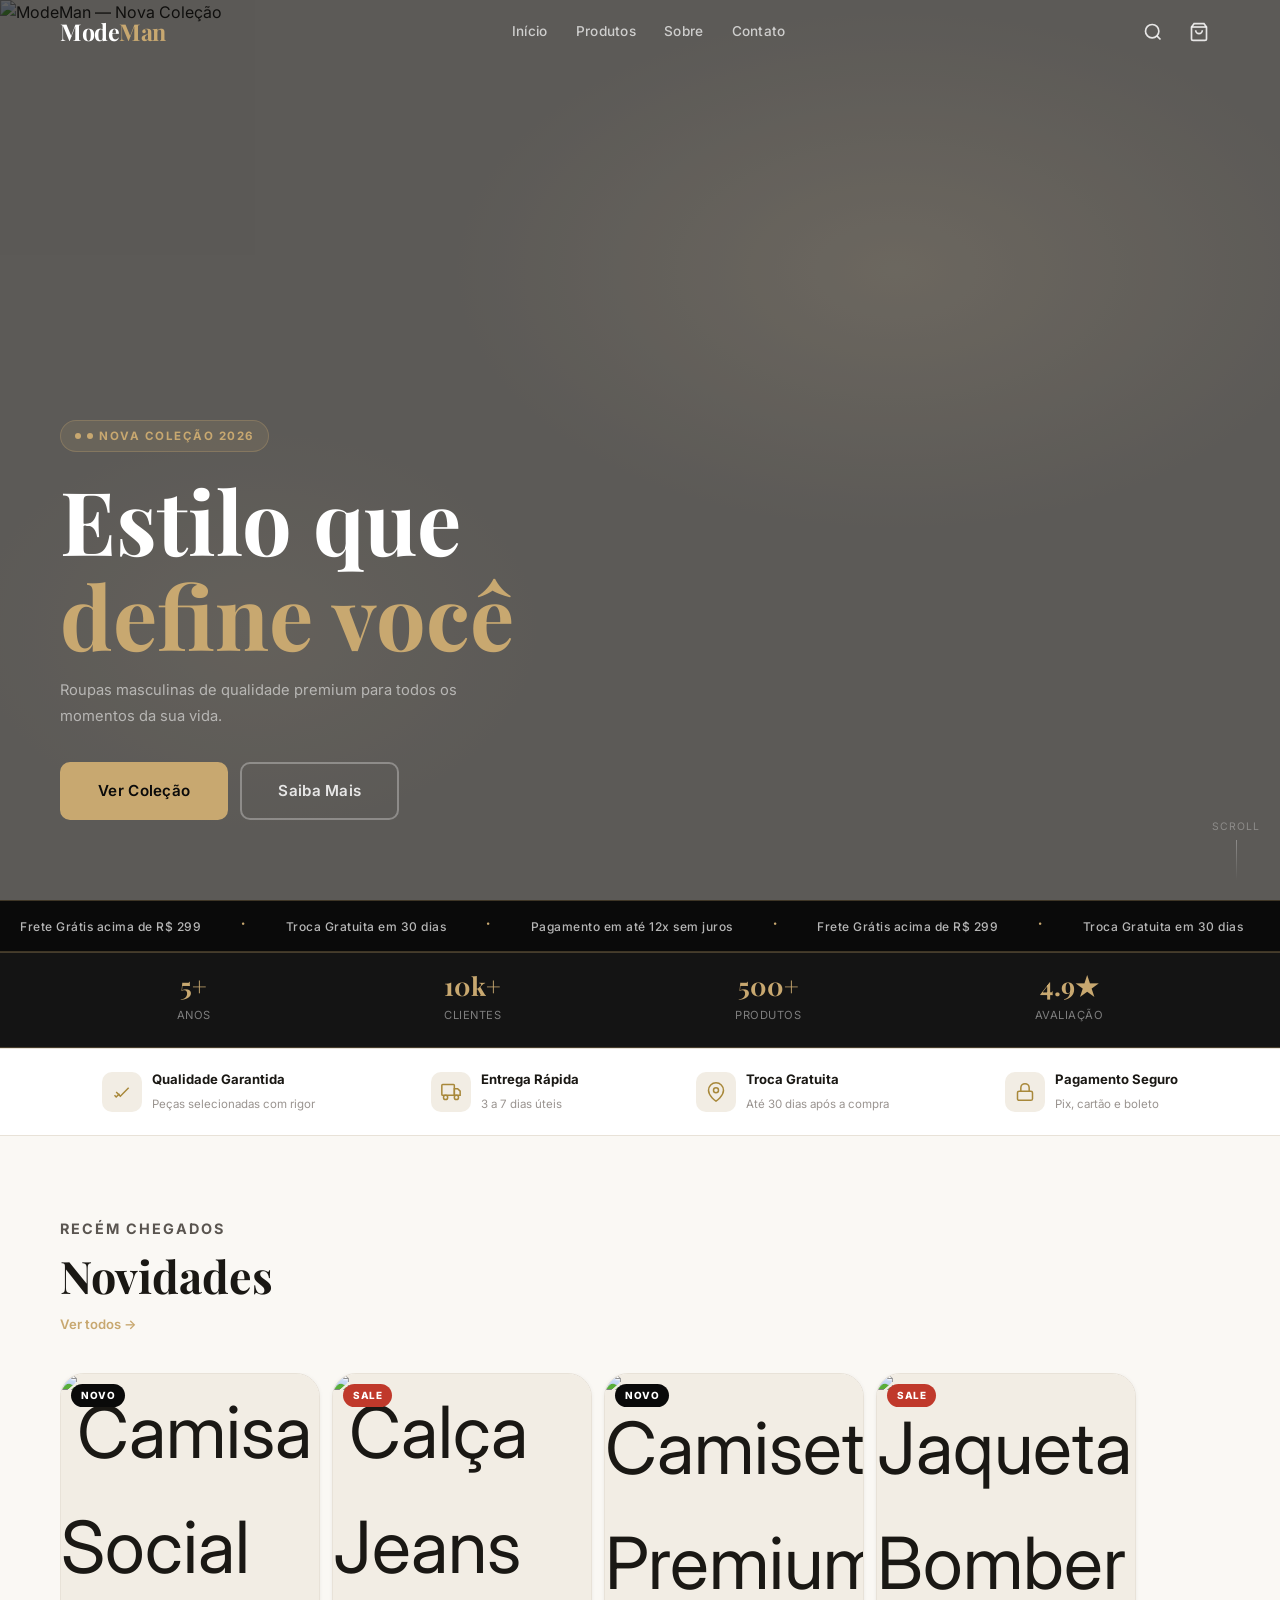
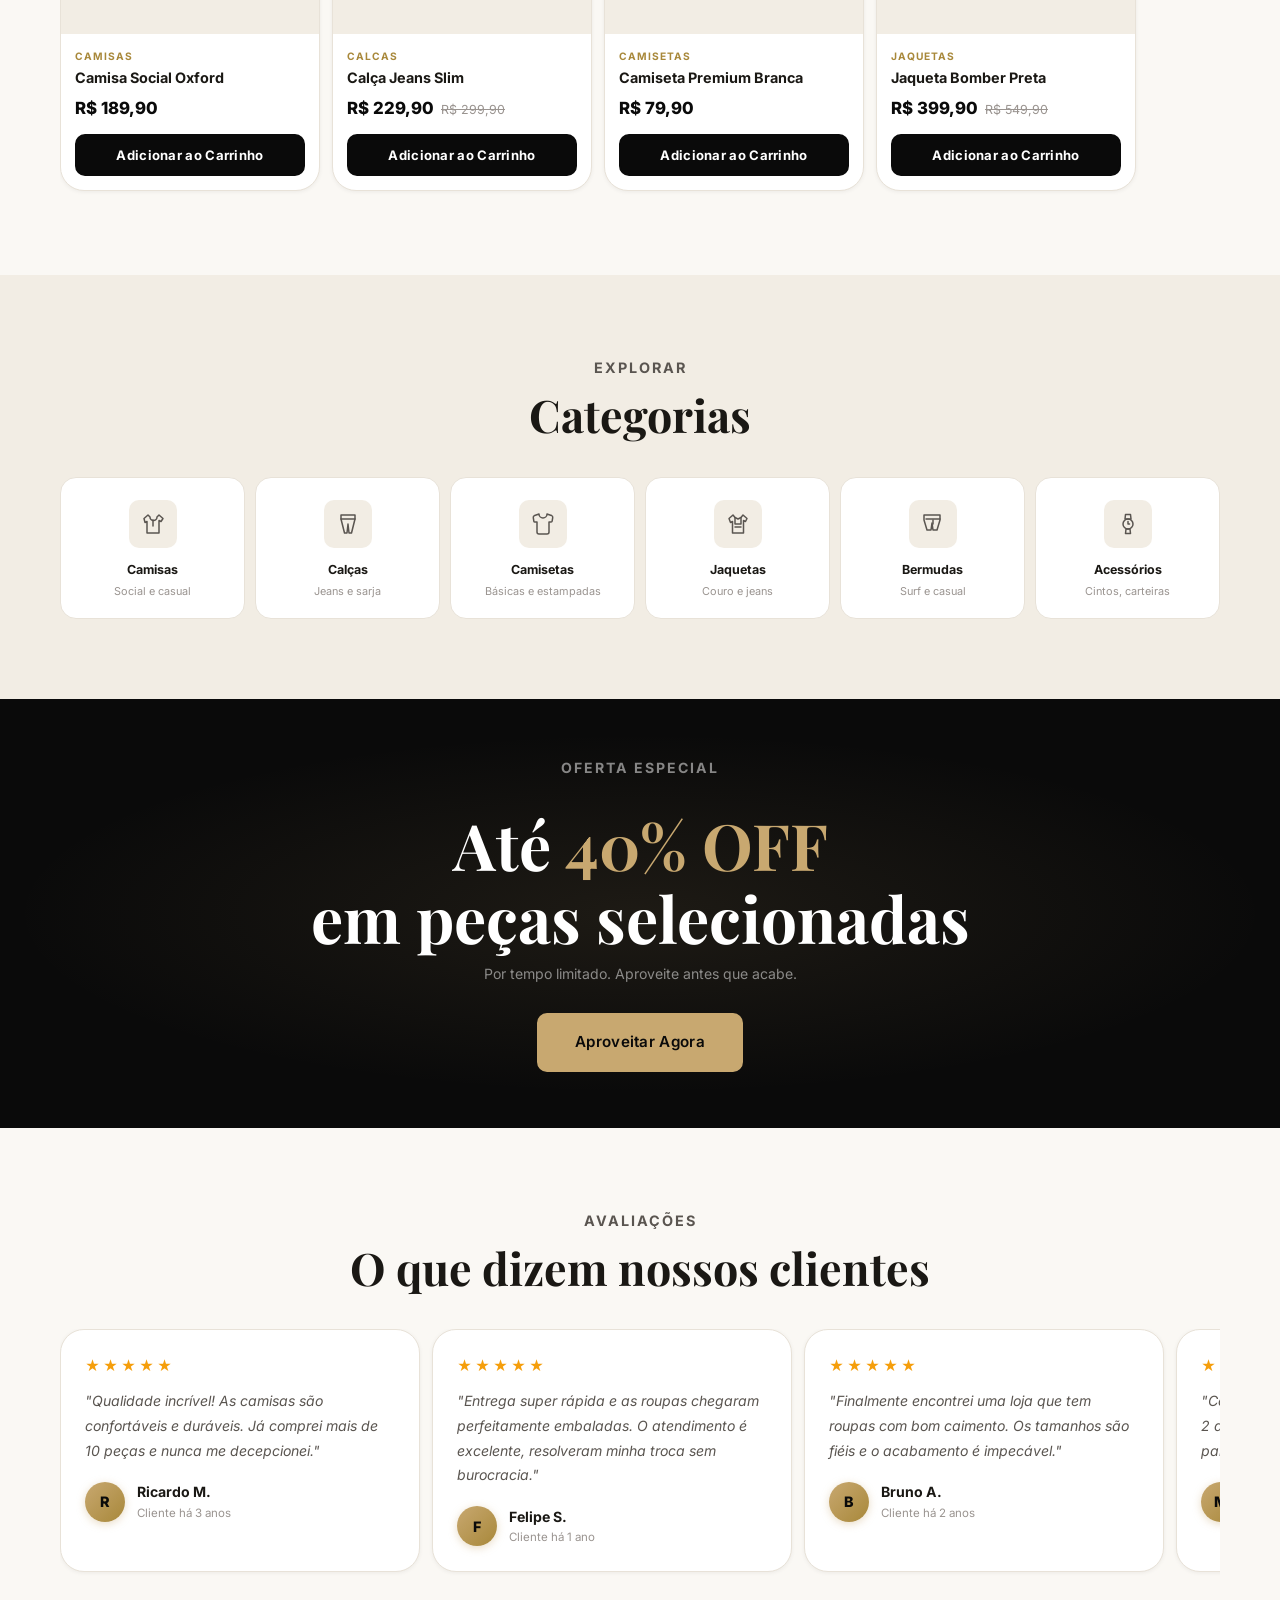
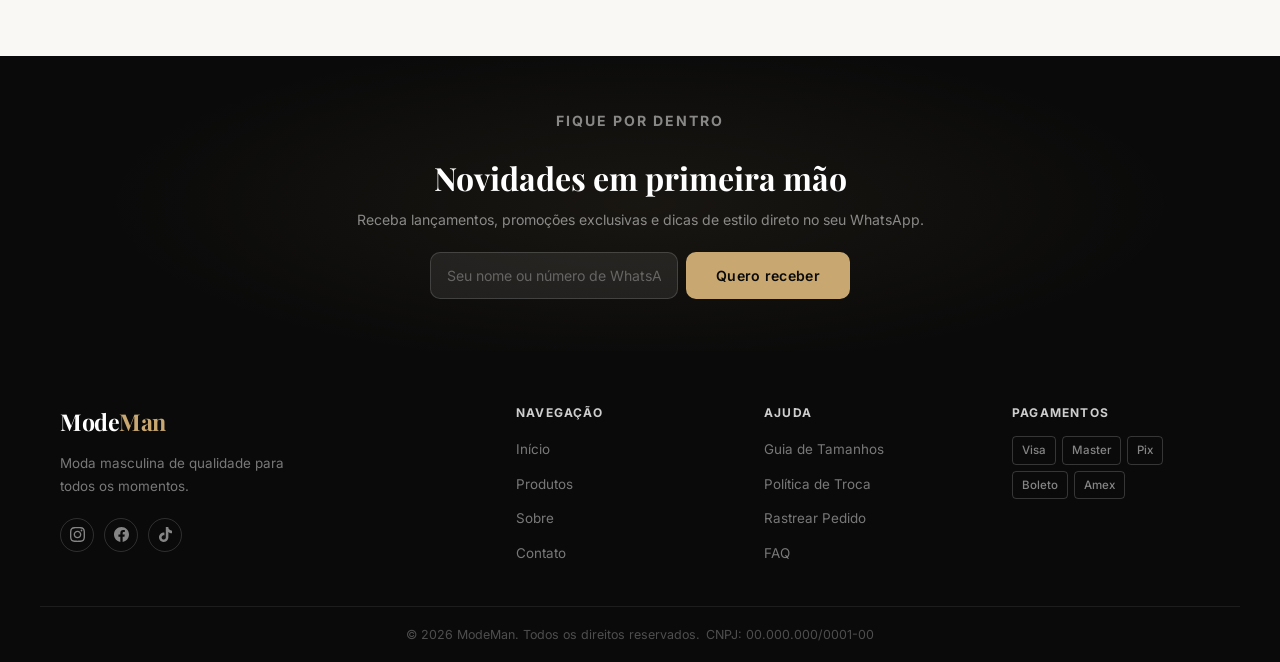
==== commit 9f80e56b: "Loja completa: site multi-página + painel admin - 4 páginas públicas (home, produtos, produto, sobre" ====
--- a/index.html
+++ b/index.html
@@ -83,6 +83,36 @@
     </div>
   </div>
 
+  <!-- ========== TRUST BAR ========== -->
+  <div class="trust-bar">
+    <div class="container trust-bar__inner">
+      <div class="trust-item">
+        <div class="trust-item__icon">
+          <svg fill="none" stroke="currentColor" stroke-width="1.8" viewBox="0 0 24 24"><path d="M5 12l5 5L20 7"/><path d="M3 16l2 2 4-4"/></svg>
+        </div>
+        <div><strong>Qualidade Garantida</strong><span>Peças selecionadas com rigor</span></div>
+      </div>
+      <div class="trust-item">
+        <div class="trust-item__icon">
+          <svg fill="none" stroke="currentColor" stroke-width="1.8" viewBox="0 0 24 24"><rect x="1" y="3" width="15" height="13" rx="1"/><path d="M16 8h4l3 3v5h-7V8z"/><circle cx="5.5" cy="18.5" r="2.5"/><circle cx="18.5" cy="18.5" r="2.5"/></svg>
+        </div>
+        <div><strong>Entrega Rápida</strong><span>3 a 7 dias úteis</span></div>
+      </div>
+      <div class="trust-item">
+        <div class="trust-item__icon">
+          <svg fill="none" stroke="currentColor" stroke-width="1.8" viewBox="0 0 24 24"><path d="M21 10c0 7-9 13-9 13s-9-6-9-13a9 9 0 0118 0z"/><circle cx="12" cy="10" r="3"/></svg>
+        </div>
+        <div><strong>Troca Gratuita</strong><span>Até 30 dias após a compra</span></div>
+      </div>
+      <div class="trust-item">
+        <div class="trust-item__icon">
+          <svg fill="none" stroke="currentColor" stroke-width="1.8" viewBox="0 0 24 24"><rect x="3" y="11" width="18" height="11" rx="2"/><path d="M7 11V7a5 5 0 0110 0v4"/></svg>
+        </div>
+        <div><strong>Pagamento Seguro</strong><span>Pix, cartão e boleto</span></div>
+      </div>
+    </div>
+  </div>
+
   <!-- ========== NOVIDADES ========== -->
   <section class="section" id="novidades">
     <div class="container">
@@ -238,6 +268,20 @@
           </div>
         </div>
       </div>
+    </div>
+  </section>
+
+  <!-- ========== NEWSLETTER ========== -->
+  <section class="newsletter">
+    <div class="container newsletter__content">
+      <p class="section-tag">Fique por dentro</p>
+      <h2>Novidades em primeira mão</h2>
+      <p>Receba lançamentos, promoções exclusivas e dicas de estilo direto no seu WhatsApp.</p>
+      <div class="newsletter-form">
+        <input type="text" id="newsletterInput" placeholder="Seu nome ou número de WhatsApp" />
+        <button class="btn btn-primary" id="newsletterBtn">Quero receber</button>
+      </div>
+      <p class="newsletter-ok" id="newsletterOk">Obrigado! Em breve você receberá nossas novidades. 🎉</p>
     </div>
   </section>
 
@@ -358,6 +402,24 @@
   <!-- ========== TOAST ========== -->
   <div class="toast" id="toast"></div>
 
+  <!-- ========== BACK TO TOP ========== -->
+  <button class="back-top" id="backTop" aria-label="Voltar ao topo">
+    <svg fill="none" stroke="currentColor" stroke-width="2.5" viewBox="0 0 24 24"><polyline points="18 15 12 9 6 15"/></svg>
+  </button>
+
   <script src="script.js"></script>
+  <script>
+    // Newsletter
+    document.getElementById('newsletterBtn')?.addEventListener('click', () => {
+      const val = document.getElementById('newsletterInput').value.trim();
+      if (!val) return;
+      document.getElementById('newsletterOk').classList.add('show');
+      document.getElementById('newsletterInput').value = '';
+    });
+    // Back to top
+    const backTop = document.getElementById('backTop');
+    window.addEventListener('scroll', () => backTop.classList.toggle('visible', window.scrollY > 400));
+    backTop.addEventListener('click', () => window.scrollTo({ top: 0, behavior: 'smooth' }));
+  </script>
 </body>
 </html>
--- a/style.css
+++ b/style.css
@@ -675,17 +675,23 @@
 /* 14. PRODUCT CARD */
 .produto-card {
   background: var(--white);
-  border-radius: var(--radius-lg);
+  border-radius: var(--radius-xl);
   overflow: hidden;
   border: 1px solid var(--border);
   transition: transform var(--t) var(--ease-out), box-shadow var(--t);
   position: relative;
   cursor: pointer;
+  box-shadow: var(--shadow-sm);
+}
+.produto-card:hover {
+  transform: translateY(-4px);
+  box-shadow: var(--shadow-md);
+  border-color: var(--gold-border);
 }
 .produto-card:active { transform: scale(0.97); }
 
 .produto-card__img {
-  height: 185px;
+  height: 200px;
   background: var(--cream-dark);
   display: flex;
   align-items: center;
@@ -694,77 +700,97 @@
   position: relative;
   overflow: hidden;
 }
+/* Overlay gradiente sutil no hover */
+.produto-card__img::after {
+  content: '';
+  position: absolute;
+  inset: 0;
+  background: linear-gradient(to top, rgba(0,0,0,0.08), transparent 50%);
+  opacity: 0;
+  transition: opacity var(--t);
+}
+.produto-card:hover .produto-card__img::after { opacity: 1; }
 
 .produto-card__badge {
   position: absolute;
   top: 10px; left: 10px;
-  font-size: 0.65rem;
-  font-weight: 700;
-  padding: 3px 9px;
-  border-radius: var(--radius-sm);
+  font-size: 0.62rem;
+  font-weight: 800;
+  padding: 4px 10px;
+  border-radius: var(--radius-full);
   text-transform: uppercase;
-  letter-spacing: 0.5px;
+  letter-spacing: 0.6px;
+  z-index: 1;
 }
 .badge-novo { background: var(--black); color: var(--white); }
 .badge-sale { background: var(--red); color: var(--white); }
 
 .produto-card__wish {
   position: absolute;
-  top: 8px; right: 8px;
-  width: 32px; height: 32px;
-  background: rgba(255,255,255,0.92);
+  top: 10px; right: 10px;
+  width: 34px; height: 34px;
+  background: rgba(255,255,255,0.95);
   border-radius: 50%;
-  display: none;
+  display: flex;
   align-items: center;
   justify-content: center;
-  font-size: 0.85rem;
-  box-shadow: var(--shadow-sm);
-  transition: transform var(--t-fast);
+  box-shadow: var(--shadow);
+  transition: transform var(--t-fast), color var(--t-fast);
   border: none;
   cursor: pointer;
-}
-.produto-card__wish:hover { transform: scale(1.15); }
-
-.produto-card__info { padding: 12px; }
+  color: var(--text-muted);
+  z-index: 1;
+  opacity: 0;
+  transform: scale(0.8);
+}
+.produto-card:hover .produto-card__wish,
+.produto-card__wish.active {
+  opacity: 1;
+  transform: scale(1);
+}
+.produto-card__wish:hover { transform: scale(1.15) !important; }
+.produto-card__wish.active { color: var(--red); }
+
+.produto-card__info { padding: 14px; }
 .produto-card__cat {
-  font-size: 0.68rem;
-  color: var(--gold);
+  font-size: 0.64rem;
+  color: var(--gold-dark);
   font-weight: 700;
   text-transform: uppercase;
-  letter-spacing: 0.8px;
-  margin-bottom: 3px;
+  letter-spacing: 1px;
+  margin-bottom: 4px;
 }
 .produto-card__name {
-  font-size: 0.88rem;
-  font-weight: 600;
+  font-size: 0.9rem;
+  font-weight: 700;
   margin-bottom: 8px;
   color: var(--text);
-  line-height: 1.3;
+  line-height: 1.35;
 }
 .produto-card__preco {
   display: flex;
   align-items: baseline;
-  gap: 6px;
-  margin-bottom: 10px;
-}
-.preco-atual { font-size: 1rem; font-weight: 700; color: var(--black); }
+  gap: 7px;
+  margin-bottom: 12px;
+}
+.preco-atual { font-size: 1.05rem; font-weight: 800; color: var(--black); }
 .preco-original { font-size: 0.78rem; color: var(--text-muted); text-decoration: line-through; }
 
 .produto-card__add {
   width: 100%;
-  padding: 10px;
+  padding: 11px;
   background: var(--black);
   color: var(--white);
   border-radius: var(--radius);
   font-size: 0.82rem;
-  font-weight: 600;
+  font-weight: 700;
   font-family: var(--font-sans);
-  border: none;
+  border: 2px solid var(--black);
   cursor: pointer;
-  transition: background var(--t-fast);
   -webkit-tap-highlight-color: transparent;
-}
-.produto-card__add:hover { background: #2a2a2a; }
+  letter-spacing: 0.3px;
+}
+.produto-card__add:hover { background: var(--gold); color: var(--black); border-color: var(--gold); }
 .produto-card__add:active { transform: scale(0.98); }
 
 /* 15. HORIZONTAL SCROLL */
@@ -1689,3 +1715,189 @@
   font-weight: 700;
   color: var(--black);
 }
+
+/* ============================================================
+   38. MELHORIAS VISUAIS PREMIUM
+   ============================================================ */
+
+/* Depoimentos — card mais rico */
+.depoimento-card {
+  background: var(--white);
+  border: 1px solid var(--border);
+  border-radius: var(--radius-xl);
+  padding: 24px;
+  flex-shrink: 0;
+  width: calc(85vw - 24px);
+  scroll-snap-align: start;
+  transition: box-shadow var(--t), border-color var(--t);
+  box-shadow: var(--shadow-sm);
+}
+.depoimento-card:hover {
+  box-shadow: var(--shadow);
+  border-color: var(--gold-border);
+}
+.depoimento-card .stars {
+  color: #f59e0b;
+  font-size: 0.9rem;
+  margin-bottom: 12px;
+  letter-spacing: 3px;
+}
+.depoimento-card p {
+  color: var(--text-soft);
+  font-size: 0.88rem;
+  line-height: 1.75;
+  margin-bottom: 18px;
+  font-style: italic;
+}
+.depo-autor { display: flex; align-items: center; gap: 12px; }
+.depo-avatar {
+  width: 40px; height: 40px;
+  border-radius: 50%;
+  background: linear-gradient(135deg, var(--gold), var(--gold-dark));
+  color: var(--black);
+  display: flex; align-items: center; justify-content: center;
+  font-weight: 800;
+  font-size: 0.9rem;
+  flex-shrink: 0;
+  box-shadow: 0 2px 8px rgba(200,168,112,0.4);
+}
+.depo-autor div { display: flex; flex-direction: column; }
+.depo-autor strong { font-size: 0.88rem; font-weight: 700; }
+.depo-autor span   { font-size: 0.72rem; color: var(--text-muted); }
+
+/* Trust badges na home */
+.trust-bar {
+  background: var(--white);
+  border-top: 1px solid var(--border);
+  border-bottom: 1px solid var(--border);
+  padding: 20px 0;
+}
+.trust-bar__inner {
+  display: flex;
+  justify-content: space-around;
+  align-items: center;
+  flex-wrap: wrap;
+  gap: 16px;
+}
+.trust-item {
+  display: flex;
+  align-items: center;
+  gap: 10px;
+  text-align: left;
+}
+.trust-item__icon {
+  width: 40px; height: 40px;
+  background: var(--cream-dark);
+  border-radius: var(--radius);
+  display: flex; align-items: center; justify-content: center;
+  color: var(--gold-dark);
+  flex-shrink: 0;
+}
+.trust-item__icon svg { width: 20px; height: 20px; }
+.trust-item strong { display: block; font-size: 0.82rem; font-weight: 700; }
+.trust-item span   { font-size: 0.72rem; color: var(--text-muted); }
+
+/* Newsletter section */
+.newsletter {
+  background: var(--black);
+  padding: 52px 0;
+  text-align: center;
+  position: relative;
+  overflow: hidden;
+}
+.newsletter::before {
+  content: '';
+  position: absolute;
+  inset: 0;
+  background: radial-gradient(ellipse 60% 80% at 50% 50%, rgba(200,168,112,0.08), transparent 70%);
+  pointer-events: none;
+}
+.newsletter__content { position: relative; z-index: 1; }
+.newsletter h2 {
+  font-family: var(--font-serif);
+  font-size: clamp(1.4rem, 5vw, 2rem);
+  color: var(--white);
+  margin-bottom: 6px;
+}
+.newsletter p { color: rgba(255,255,255,0.5); font-size: 0.88rem; margin-bottom: 20px; }
+.newsletter-form {
+  display: flex;
+  gap: 8px;
+  max-width: 420px;
+  margin: 0 auto;
+  flex-wrap: wrap;
+  justify-content: center;
+}
+.newsletter-form input {
+  flex: 1;
+  min-width: 200px;
+  padding: 12px 16px;
+  background: rgba(255,255,255,0.08);
+  border: 1.5px solid rgba(255,255,255,0.15);
+  border-radius: var(--radius);
+  color: var(--white);
+  font-size: 0.88rem;
+  font-family: var(--font-sans);
+  outline: none;
+  transition: border-color var(--t);
+}
+.newsletter-form input:focus { border-color: var(--gold); }
+.newsletter-form input::placeholder { color: rgba(255,255,255,0.3); }
+.newsletter-ok {
+  margin-top: 12px;
+  font-size: 0.82rem;
+  color: var(--gold);
+  display: none;
+}
+.newsletter-ok.show { display: block; }
+
+/* Seção de categorias com foto de fundo opcional */
+.cat-bg-hint {
+  font-size: 0.65rem;
+  color: var(--text-muted);
+  letter-spacing: 0.5px;
+  margin-top: 2px;
+}
+
+/* Sticky bar no topo da home com link para admin */
+.admin-bar {
+  background: var(--black);
+  border-bottom: 1px solid var(--gold-border);
+  padding: 7px var(--pad);
+  text-align: center;
+  font-size: 0.72rem;
+  color: rgba(255,255,255,0.45);
+  letter-spacing: 0.3px;
+}
+.admin-bar a { color: var(--gold); font-weight: 600; }
+
+/* Botão "Voltar ao topo" */
+.back-top {
+  position: fixed;
+  bottom: calc(var(--bottom-h) + 12px);
+  right: 16px;
+  width: 40px; height: 40px;
+  background: var(--black);
+  border: 1px solid var(--gold-border);
+  border-radius: 50%;
+  display: flex;
+  align-items: center;
+  justify-content: center;
+  color: var(--gold);
+  z-index: 300;
+  opacity: 0;
+  pointer-events: none;
+  transition: opacity var(--t), transform var(--t);
+  transform: translateY(8px);
+  cursor: pointer;
+}
+.back-top.visible { opacity: 1; pointer-events: all; transform: translateY(0); }
+.back-top:hover { background: var(--dark); }
+.back-top svg { width: 18px; height: 18px; }
+
+@media (min-width: 768px) {
+  .back-top { bottom: 24px; right: 24px; }
+  .depoimento-card { width: 360px; }
+  .trust-bar__inner { gap: 32px; }
+}
+
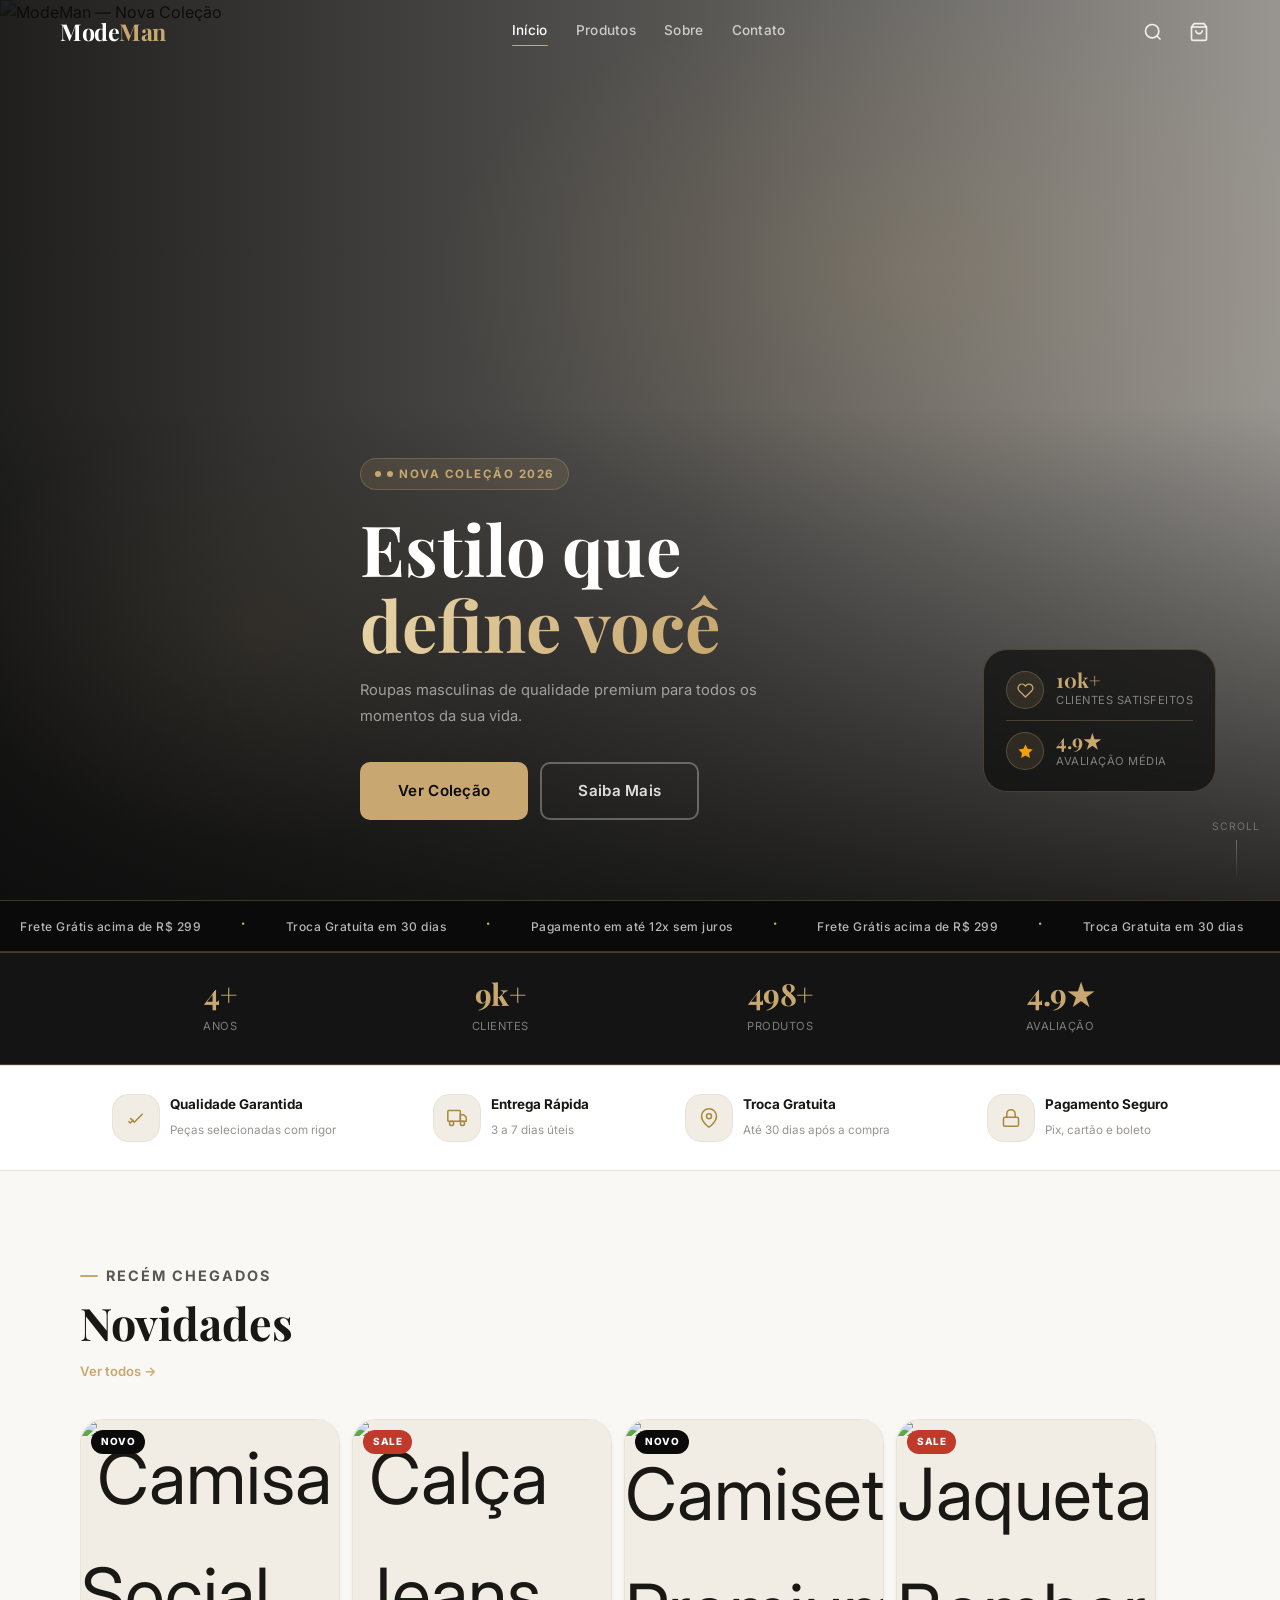
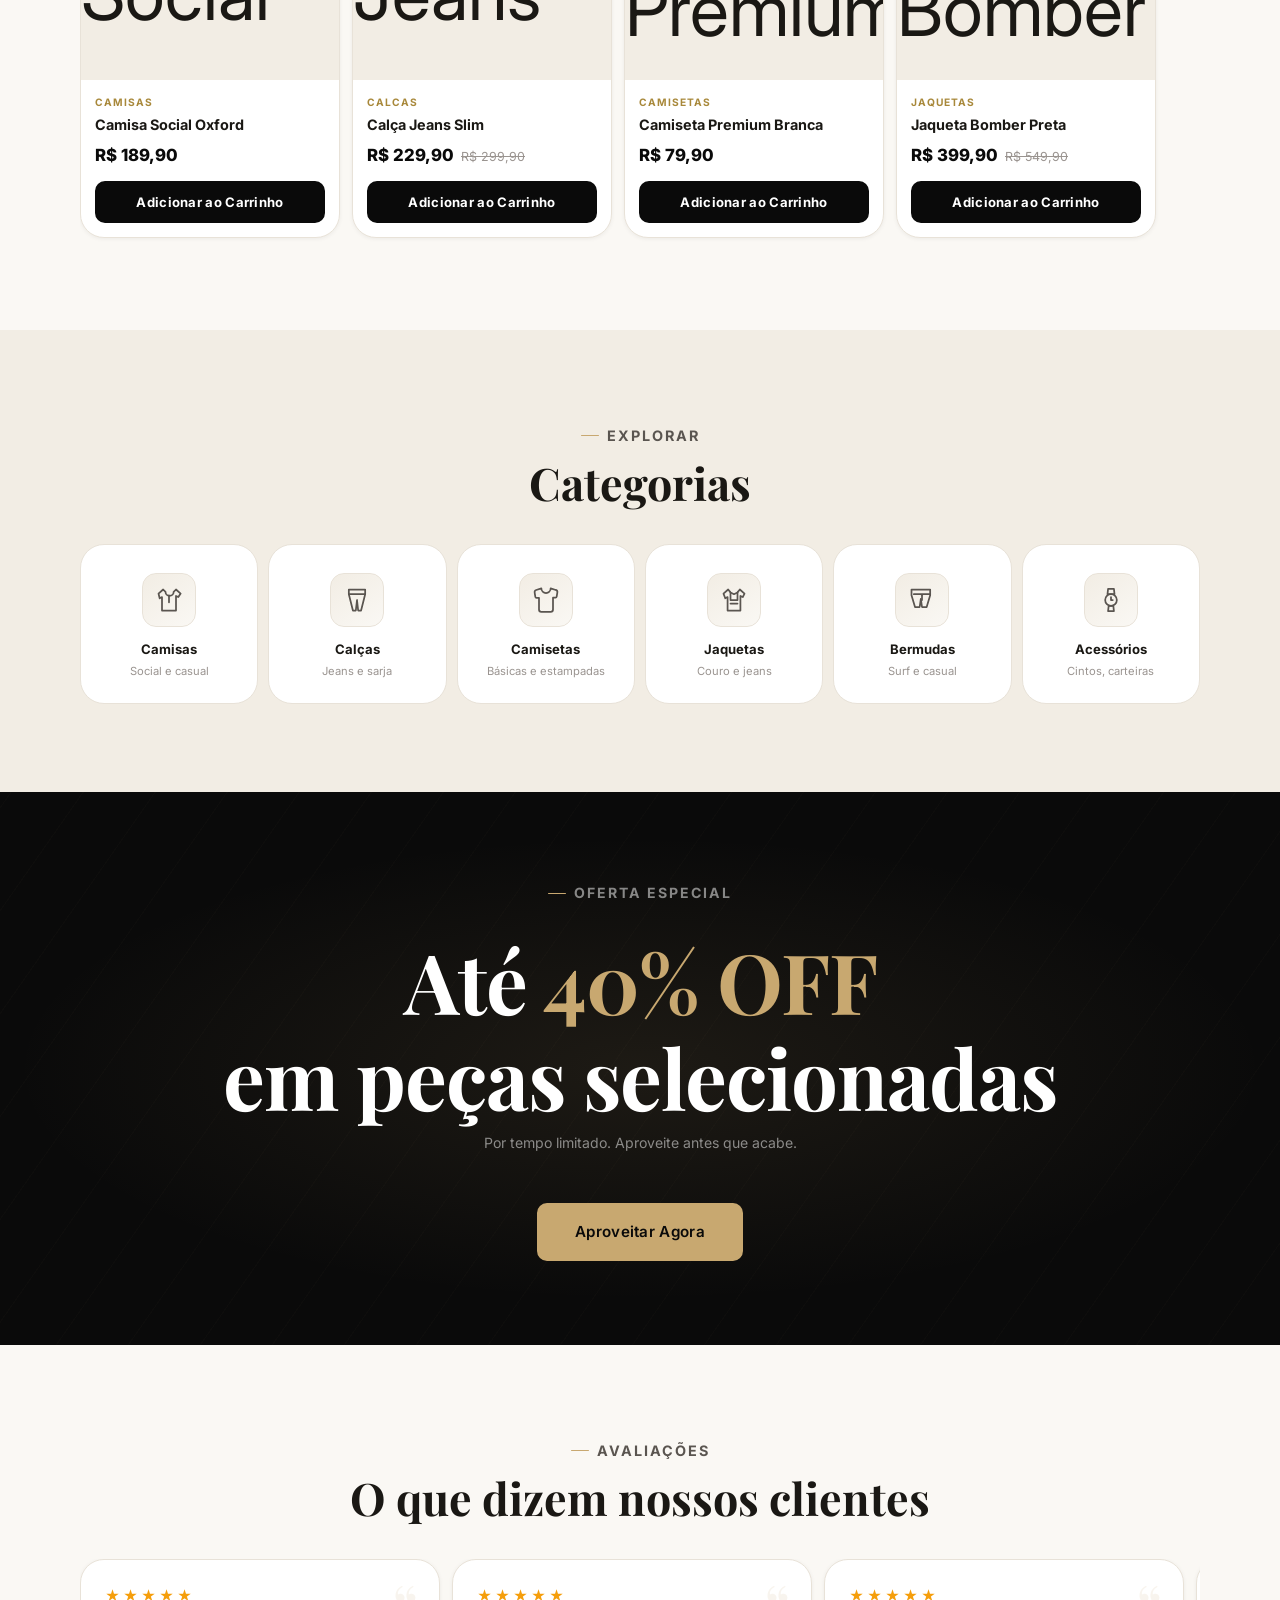
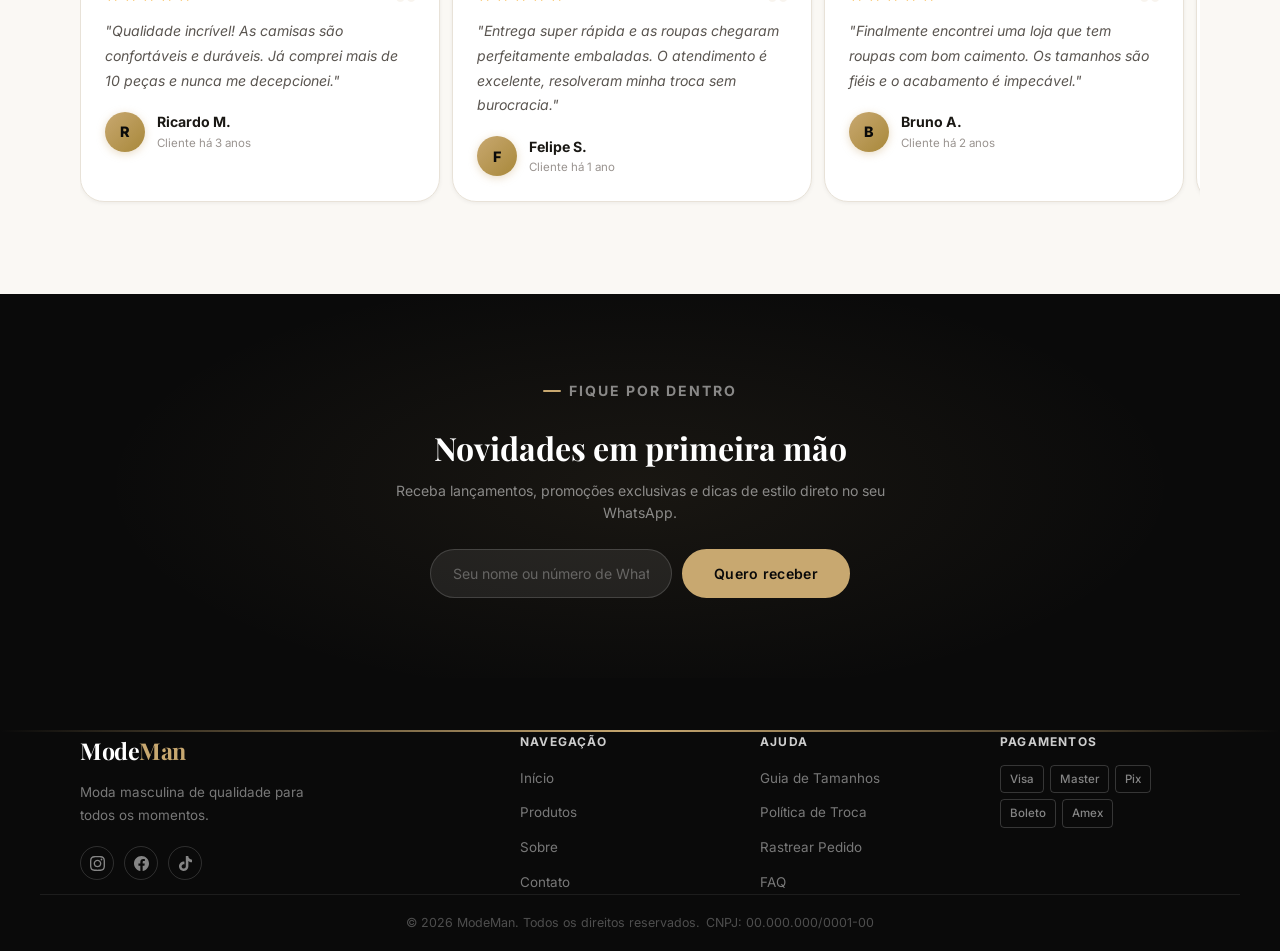
==== commit a74fadef: "Upgrade visual: animações, fotos, responsividade completa - Scroll reveal via IntersectionObserver e" ====
--- a/index.html
+++ b/index.html
@@ -37,7 +37,7 @@
   <section class="hero">
     <div class="hero__bg-glow"></div>
     <!-- FOTO HERO: coloque o arquivo imgs/hero.jpg -->
-    <img src="imgs/hero.jpg" alt="ModeMan — Nova Coleção" class="hero__bg-photo" />
+    <img src="imgs/hero.jpg" onerror="this.onerror=null; this.src='https://loremflickr.com/1400/900/men,fashion,model,suit?lock=50'" alt="ModeMan — Nova Coleção" class="hero__bg-photo" />
     <div class="hero__content">
       <div class="hero__tag">
         <span class="hero__tag-dot"></span>
@@ -51,6 +51,28 @@
       <div class="hero__btns">
         <a href="produtos.html" class="btn btn-primary btn-lg">Ver Coleção</a>
         <a href="sobre.html" class="btn btn-ghost-light btn-lg">Saiba Mais</a>
+      </div>
+    </div>
+    <!-- Floating card visible only on desktop -->
+    <div class="hero__floating-card">
+      <div class="hero__floating-stat">
+        <div class="hero__floating-stat__icon">
+          <svg fill="none" stroke="currentColor" stroke-width="1.8" viewBox="0 0 24 24"><path d="M20.84 4.61a5.5 5.5 0 00-7.78 0L12 5.67l-1.06-1.06a5.5 5.5 0 00-7.78 7.78l1.06 1.06L12 21.23l7.78-7.78 1.06-1.06a5.5 5.5 0 000-7.78z"/></svg>
+        </div>
+        <div>
+          <strong>10k+</strong>
+          <span>Clientes satisfeitos</span>
+        </div>
+      </div>
+      <div class="hero__floating-divider"></div>
+      <div class="hero__floating-stat">
+        <div class="hero__floating-stat__icon">
+          <svg fill="#f59e0b" viewBox="0 0 24 24"><path d="M12 2l3.09 6.26L22 9.27l-5 4.87 1.18 6.88L12 17.77l-6.18 3.25L7 14.14 2 9.27l6.91-1.01L12 2z"/></svg>
+        </div>
+        <div>
+          <strong>4.9★</strong>
+          <span>Avaliação média</span>
+        </div>
       </div>
     </div>
     <div class="hero__scroll">Scroll</div>
@@ -85,26 +107,26 @@
 
   <!-- ========== TRUST BAR ========== -->
   <div class="trust-bar">
-    <div class="container trust-bar__inner">
-      <div class="trust-item">
+    <div class="container trust-bar__inner stagger">
+      <div class="trust-item animate-in">
         <div class="trust-item__icon">
           <svg fill="none" stroke="currentColor" stroke-width="1.8" viewBox="0 0 24 24"><path d="M5 12l5 5L20 7"/><path d="M3 16l2 2 4-4"/></svg>
         </div>
         <div><strong>Qualidade Garantida</strong><span>Peças selecionadas com rigor</span></div>
       </div>
-      <div class="trust-item">
+      <div class="trust-item animate-in">
         <div class="trust-item__icon">
           <svg fill="none" stroke="currentColor" stroke-width="1.8" viewBox="0 0 24 24"><rect x="1" y="3" width="15" height="13" rx="1"/><path d="M16 8h4l3 3v5h-7V8z"/><circle cx="5.5" cy="18.5" r="2.5"/><circle cx="18.5" cy="18.5" r="2.5"/></svg>
         </div>
         <div><strong>Entrega Rápida</strong><span>3 a 7 dias úteis</span></div>
       </div>
-      <div class="trust-item">
+      <div class="trust-item animate-in">
         <div class="trust-item__icon">
           <svg fill="none" stroke="currentColor" stroke-width="1.8" viewBox="0 0 24 24"><path d="M21 10c0 7-9 13-9 13s-9-6-9-13a9 9 0 0118 0z"/><circle cx="12" cy="10" r="3"/></svg>
         </div>
         <div><strong>Troca Gratuita</strong><span>Até 30 dias após a compra</span></div>
       </div>
-      <div class="trust-item">
+      <div class="trust-item animate-in">
         <div class="trust-item__icon">
           <svg fill="none" stroke="currentColor" stroke-width="1.8" viewBox="0 0 24 24"><rect x="3" y="11" width="18" height="11" rx="2"/><path d="M7 11V7a5 5 0 0110 0v4"/></svg>
         </div>
@@ -116,7 +138,7 @@
   <!-- ========== NOVIDADES ========== -->
   <section class="section" id="novidades">
     <div class="container">
-      <div class="section-header section-header--left">
+      <div class="section-header section-header--left animate-in">
         <p class="section-tag">Recém chegados</p>
         <h2>Novidades</h2>
         <a href="produtos.html" class="see-all-link">Ver todos →</a>
@@ -130,15 +152,14 @@
   <!-- ========== CATEGORIAS ========== -->
   <section class="section bg-cream-dark" id="categorias">
     <div class="container">
-      <div class="section-header">
+      <div class="section-header animate-in">
         <p class="section-tag">Explorar</p>
         <h2>Categorias</h2>
       </div>
-      <div class="categorias-grid">
-
-        <div class="categoria-card" data-cat="camisas">
-          <div class="categoria-card__icon">
-            <!-- Camisa social / dress shirt -->
+      <div class="categorias-grid stagger">
+
+        <div class="categoria-card animate-in" data-cat="camisas">
+          <div class="categoria-card__icon">
             <svg viewBox="0 0 24 24" fill="none" stroke="currentColor" stroke-width="1.5" stroke-linecap="round" stroke-linejoin="round">
               <path d="M3 6.5L7 3l2 2a3.5 3.5 0 007 0l2-2 4 3.5-2 3-2-1V21H6V9.5L4 10.5 3 6.5z"/>
               <line x1="12" y1="8" x2="12" y2="14"/>
@@ -148,9 +169,8 @@
           <p>Social e casual</p>
         </div>
 
-        <div class="categoria-card" data-cat="calcas">
-          <div class="categoria-card__icon">
-            <!-- Calças / trousers -->
+        <div class="categoria-card animate-in" data-cat="calcas">
+          <div class="categoria-card__icon">
             <svg viewBox="0 0 24 24" fill="none" stroke="currentColor" stroke-width="1.5" stroke-linecap="round" stroke-linejoin="round">
               <path d="M5 3h14v4l-3.5 14H13l-1-9-1 9H8.5L5 7V3z"/>
               <line x1="5" y1="7" x2="19" y2="7"/>
@@ -160,9 +180,8 @@
           <p>Jeans e sarja</p>
         </div>
 
-        <div class="categoria-card" data-cat="camisetas">
-          <div class="categoria-card__icon">
-            <!-- Camiseta / t-shirt -->
+        <div class="categoria-card animate-in" data-cat="camisetas">
+          <div class="categoria-card__icon">
             <svg viewBox="0 0 24 24" fill="none" stroke="currentColor" stroke-width="1.5" stroke-linecap="round" stroke-linejoin="round">
               <path d="M20.38 3.46L16 2a4 4 0 01-8 0L3.62 3.46a2 2 0 00-1.34 2.23l.58 3.57a1 1 0 00.99.84H6v10c0 1.1.9 2 2 2h8a2 2 0 002-2V10h2.15a1 1 0 00.99-.84l.58-3.57a2 2 0 00-1.34-2.23z"/>
             </svg>
@@ -171,9 +190,8 @@
           <p>Básicas e estampadas</p>
         </div>
 
-        <div class="categoria-card" data-cat="jaquetas">
-          <div class="categoria-card__icon">
-            <!-- Jaqueta / jacket -->
+        <div class="categoria-card animate-in" data-cat="jaquetas">
+          <div class="categoria-card__icon">
             <svg viewBox="0 0 24 24" fill="none" stroke="currentColor" stroke-width="1.5" stroke-linecap="round" stroke-linejoin="round">
               <path d="M3 6.5L7 3l2 2.5L12 7l3-1.5L17 3l4 3.5-1.5 3-2-1V21H6.5V9.5l-2 1L3 6.5z"/>
               <path d="M9 5.5V12h6V5.5"/>
@@ -184,9 +202,8 @@
           <p>Couro e jeans</p>
         </div>
 
-        <div class="categoria-card" data-cat="bermudas">
-          <div class="categoria-card__icon">
-            <!-- Bermuda / shorts -->
+        <div class="categoria-card animate-in" data-cat="bermudas">
+          <div class="categoria-card__icon">
             <svg viewBox="0 0 24 24" fill="none" stroke="currentColor" stroke-width="1.5" stroke-linecap="round" stroke-linejoin="round">
               <path d="M5 3h14v5l-3 10h-4l-1-7-1 7H6L3 8V3z"/>
               <line x1="5" y1="7" x2="19" y2="7"/>
@@ -197,9 +214,8 @@
           <p>Surf e casual</p>
         </div>
 
-        <div class="categoria-card" data-cat="acessorios">
-          <div class="categoria-card__icon">
-            <!-- Relógio / watch -->
+        <div class="categoria-card animate-in" data-cat="acessorios">
+          <div class="categoria-card__icon">
             <svg viewBox="0 0 24 24" fill="none" stroke="currentColor" stroke-width="1.5" stroke-linecap="round" stroke-linejoin="round">
               <rect x="7" y="7" width="10" height="10" rx="5"/>
               <path d="M9.5 2.5h5l.5 4.5h-6l.5-4.5z"/>
@@ -217,18 +233,18 @@
 
   <!-- ========== PROMO BANNER ========== -->
   <section class="promo-banner">
-    <div class="container promo-banner__content">
+    <div class="container promo-banner__content animate-in">
       <p class="section-tag">Oferta Especial</p>
       <h2>Até <span>40% OFF</span><br/>em peças selecionadas</h2>
       <p>Por tempo limitado. Aproveite antes que acabe.</p>
-      <a href="produtos.html?filter=sale" class="btn btn-primary btn-lg">Aproveitar Agora</a>
+      <a href="produtos.html?filter=sale" class="btn btn-primary btn-lg" style="margin-top:20px">Aproveitar Agora</a>
     </div>
   </section>
 
   <!-- ========== DEPOIMENTOS ========== -->
   <section class="section">
     <div class="container">
-      <div class="section-header">
+      <div class="section-header animate-in">
         <p class="section-tag">Avaliações</p>
         <h2>O que dizem nossos clientes</h2>
       </div>
@@ -273,7 +289,7 @@
 
   <!-- ========== NEWSLETTER ========== -->
   <section class="newsletter">
-    <div class="container newsletter__content">
+    <div class="container newsletter__content animate-in">
       <p class="section-tag">Fique por dentro</p>
       <h2>Novidades em primeira mão</h2>
       <p>Receba lançamentos, promoções exclusivas e dicas de estilo direto no seu WhatsApp.</p>
@@ -363,6 +379,11 @@
     </div>
   </nav>
 
+  <!-- ========== WHATSAPP FAB ========== -->
+  <a href="#" class="wpp-fab" id="wppFab" target="_blank" rel="noopener" aria-label="Falar no WhatsApp">
+    <svg viewBox="0 0 24 24"><path d="M17.472 14.382c-.297-.149-1.758-.867-2.03-.967-.273-.099-.471-.148-.67.15-.197.297-.767.966-.94 1.164-.173.199-.347.223-.644.075-.297-.15-1.255-.463-2.39-1.475-.883-.788-1.48-1.761-1.653-2.059-.173-.297-.018-.458.13-.606.134-.133.298-.347.446-.52.149-.174.198-.298.298-.497.099-.198.05-.371-.025-.52-.075-.149-.669-1.612-.916-2.207-.242-.579-.487-.5-.669-.51-.173-.008-.371-.01-.57-.01-.198 0-.52.074-.792.372-.272.297-1.04 1.016-1.04 2.479 0 1.462 1.065 2.875 1.213 3.074.149.198 2.096 3.2 5.077 4.487.709.306 1.262.489 1.694.625.712.227 1.36.195 1.871.118.571-.085 1.758-.719 2.006-1.413.248-.694.248-1.289.173-1.413-.074-.124-.272-.198-.57-.347zm-5.421 7.403h-.004a9.87 9.87 0 01-5.031-1.378l-.361-.214-3.741.982.998-3.648-.235-.374a9.86 9.86 0 01-1.51-5.26c.001-5.45 4.436-9.884 9.888-9.884 2.64 0 5.122 1.03 6.988 2.898a9.825 9.825 0 012.893 6.994c-.003 5.45-4.437 9.884-9.885 9.884zm8.413-18.297A11.815 11.815 0 0012.05 0C5.495 0 .16 5.335.157 11.892c0 2.096.547 4.142 1.588 5.945L.057 24l6.305-1.654a11.882 11.882 0 005.683 1.448h.005c6.554 0 11.89-5.335 11.893-11.893a11.821 11.821 0 00-3.48-8.413z"/></svg>
+  </a>
+
   <!-- ========== CART OVERLAY ========== -->
   <div class="cart-overlay" id="cartOverlay">
     <div class="cart-sheet">
--- a/style.css
+++ b/style.css
@@ -1373,12 +1373,24 @@
    27. RESPONSIVE
    ============================================================ */
 
-/* Tablet: 600px+ */
+/* ---- RESPONSIVE ---- */
+
+/* Small phones: up to 380px */
+@media (max-width: 380px) {
+  .categorias-grid { grid-template-columns: repeat(3, 1fr); gap: 8px; }
+  .hero__title { font-size: clamp(2rem, 10vw, 3rem); }
+  .stats-bar__inner { gap: 0; }
+}
+
+/* Tablet small: 600px+ */
 @media (min-width: 600px) {
   .h-scroll-item { width: calc(33vw - 20px); }
   .categorias-grid { grid-template-columns: repeat(6, 1fr); }
   .valores-grid { grid-template-columns: repeat(4, 1fr); }
   .depoimento-card { width: calc(50vw - 24px); }
+  .trust-bar__inner { gap: 24px; }
+  .stats-bar__inner { gap: 0; }
+  .stat-item { flex: 1; }
 }
 
 /* Tablet/Desktop: 768px+ */
@@ -1419,16 +1431,64 @@
   .depoimento-card { width: 360px; }
 
   .search-results { grid-template-columns: repeat(3, 1fr); }
+
+  /* Section spacing tablet */
+  .section { padding: 64px 0; }
+  .hero__title { font-size: clamp(3rem, 7vw, 5rem); }
+  .hero { padding-bottom: 72px; }
+
+  /* Stats */
+  .stats-bar__inner { gap: 0; }
+  .stat-item strong { font-size: 2.2rem; }
+
+  /* Trust bar */
+  .trust-bar__inner { gap: 40px; justify-content: center; }
+  .trust-item { gap: 14px; }
+
+  /* Promo */
+  .promo-banner { padding: 96px 0; }
+
+  /* Category cards */
+  .categoria-card { padding: 32px 14px 24px; }
+  .categoria-card__icon { width: 60px; height: 60px; }
+  .categoria-card__icon svg { width: 28px; height: 28px; }
+  .categoria-card h3 { font-size: 0.88rem; }
+
+  /* Newsletter */
+  .newsletter { padding: 88px 0; }
+  .newsletter-form { flex-wrap: nowrap; }
 }
 
 /* Desktop: 1024px+ */
 @media (min-width: 1024px) {
   .produtos-grid { grid-template-columns: repeat(4, 1fr); }
-  .section { padding: 80px 0; }
+  .section { padding: 88px 0; }
   .page-hero { padding: 80px 0 52px; }
-
-  .hero__content { padding: 0 var(--pad); }
   .hero { padding-bottom: 80px; }
+
+  /* Hero layout on desktop: left-aligned content */
+  .hero__content {
+    max-width: 640px;
+    padding: 0 var(--pad);
+    padding-top: 0;
+  }
+  .hero__title { font-size: clamp(3.5rem, 5.5vw, 6rem); }
+
+  /* Stats bar */
+  .stat-item strong { font-size: 2.4rem; }
+
+  /* Category cards */
+  .categoria-card { padding: 36px 16px 28px; }
+  .categoria-card__icon { width: 64px; height: 64px; }
+
+  /* Promo */
+  .promo-banner { padding: 112px 0; }
+}
+
+/* Wide desktop: 1280px+ */
+@media (min-width: 1280px) {
+  .container { padding: 0 40px; }
+  .hero__content { padding: 0 40px; padding-top: 0; }
 }
 
 /* ============================================================
@@ -1901,3 +1961,316 @@
   .trust-bar__inner { gap: 32px; }
 }
 
+/* ============================================================
+   39. PREMIUM VISUAL UPGRADE
+   ============================================================ */
+
+/* Custom text selection */
+::selection      { background: rgba(200,168,112,0.22); color: var(--black); }
+::-moz-selection { background: rgba(200,168,112,0.22); color: var(--black); }
+
+/* Custom scrollbar (desktop) */
+@media (min-width: 768px) {
+  ::-webkit-scrollbar { width: 6px; }
+  ::-webkit-scrollbar-track { background: var(--cream); }
+  ::-webkit-scrollbar-thumb { background: var(--border-dark); border-radius: 3px; }
+  ::-webkit-scrollbar-thumb:hover { background: var(--gold-dark); }
+}
+
+/* ---- HERO ---- */
+/* Stronger gradient overlay so text is always readable over any photo */
+.hero::before {
+  content: '';
+  position: absolute;
+  inset: 0;
+  background:
+    linear-gradient(to right, rgba(10,10,10,0.88) 0%, rgba(10,10,10,0.55) 55%, rgba(10,10,10,0.18) 100%),
+    linear-gradient(to top, rgba(10,10,10,0.80) 0%, transparent 55%);
+  z-index: 1;
+  pointer-events: none;
+}
+.hero__bg-photo { opacity: 0.75; z-index: 0; }
+.hero__bg-glow  { z-index: 2; }
+.hero__content  { z-index: 3; }
+.hero__scroll   { z-index: 3; }
+
+/* Gold shimmer on hero title accent */
+.hero__title span {
+  display: block;
+  background: linear-gradient(110deg, #e8d4a8 0%, #c8a870 30%, #a8883a 60%, #c8a870 80%, #e8d4a8 100%);
+  background-size: 220% auto;
+  -webkit-background-clip: text;
+  -webkit-text-fill-color: transparent;
+  background-clip: text;
+  animation: goldShimmer 5s ease infinite;
+}
+@keyframes goldShimmer {
+  0%   { background-position: 0% center; }
+  50%  { background-position: 100% center; }
+  100% { background-position: 0% center; }
+}
+
+/* Desktop hero: floating social-proof card */
+.hero__floating-card {
+  display: none;
+}
+@media (min-width: 1024px) {
+  .hero__floating-card {
+    display: flex;
+    flex-direction: column;
+    gap: 10px;
+    position: absolute;
+    right: 5%;
+    bottom: 12%;
+    z-index: 3;
+    background: rgba(10,10,10,0.68);
+    border: 1px solid var(--gold-border);
+    backdrop-filter: blur(18px);
+    -webkit-backdrop-filter: blur(18px);
+    border-radius: var(--radius-xl);
+    padding: 20px 22px;
+    min-width: 200px;
+    animation: fadeUp 1s var(--ease-out) 0.9s both;
+  }
+  .hero__floating-stat {
+    display: flex;
+    align-items: center;
+    gap: 12px;
+  }
+  .hero__floating-stat__icon {
+    width: 38px; height: 38px;
+    flex-shrink: 0;
+    background: var(--gold-muted);
+    border: 1px solid var(--gold-border);
+    border-radius: 50%;
+    display: flex;
+    align-items: center;
+    justify-content: center;
+    color: var(--gold);
+  }
+  .hero__floating-stat__icon svg { width: 17px; height: 17px; }
+  .hero__floating-stat strong {
+    font-family: var(--font-serif);
+    font-size: 1.25rem;
+    color: var(--gold);
+    display: block;
+    line-height: 1;
+  }
+  .hero__floating-stat span {
+    font-size: 0.7rem;
+    color: rgba(255,255,255,0.45);
+    text-transform: uppercase;
+    letter-spacing: 0.5px;
+    display: block;
+    margin-top: 2px;
+  }
+  .hero__floating-divider {
+    height: 1px;
+    background: var(--gold-border);
+  }
+}
+
+/* ---- SECTION TAG ---- */
+.section-tag {
+  display: inline-flex;
+  align-items: center;
+  gap: 8px;
+}
+.section-tag::before {
+  content: '';
+  display: inline-block;
+  width: 18px; height: 1.5px;
+  background: var(--gold);
+  border-radius: 1px;
+  flex-shrink: 0;
+}
+
+/* ---- STATS ---- */
+.stats-bar { padding: 26px 0; }
+.stat-item strong {
+  font-size: 1.9rem;
+  letter-spacing: -0.5px;
+}
+
+/* ---- CATEGORY CARDS — premium ---- */
+.categoria-card {
+  border-radius: var(--radius-xl);
+  padding: 28px 10px 22px;
+  position: relative;
+  overflow: hidden;
+}
+.categoria-card::after {
+  content: '';
+  position: absolute;
+  bottom: 0; left: 0; right: 0;
+  height: 2.5px;
+  background: linear-gradient(to right, var(--gold-dark), var(--gold), var(--gold-dark));
+  transform: scaleX(0);
+  transform-origin: center;
+  transition: transform var(--t) var(--ease-out);
+}
+.categoria-card:hover { border-color: var(--gold-border); }
+.categoria-card:hover::after { transform: scaleX(1); }
+
+.categoria-card__icon {
+  width: 54px; height: 54px;
+  border-radius: 14px;
+  border: 1.5px solid var(--border);
+  background: linear-gradient(145deg, var(--cream-dark), var(--cream));
+  transition: all var(--t) var(--ease-out);
+}
+.categoria-card:hover .categoria-card__icon {
+  border-color: var(--gold-border);
+  background: linear-gradient(145deg, rgba(200,168,112,0.14), rgba(200,168,112,0.04));
+  box-shadow: 0 4px 12px rgba(200,168,112,0.22);
+  color: var(--gold-dark);
+}
+.categoria-card h3 { font-size: 0.82rem; font-weight: 700; }
+.categoria-card p  { font-size: 0.7rem; }
+
+/* ---- PRODUCT CARD — micro-interaction ---- */
+.produto-card__add {
+  overflow: hidden;
+  position: relative;
+}
+.produto-card__add.flash {
+  background: var(--gold);
+  color: var(--black);
+  border-color: var(--gold);
+}
+
+/* ---- PROMO BANNER ---- */
+.promo-banner { padding: 84px 0; }
+.promo-banner::after {
+  content: '';
+  position: absolute;
+  inset: 0;
+  background: repeating-linear-gradient(
+    -55deg,
+    transparent,
+    transparent 58px,
+    rgba(200,168,112,0.02) 58px,
+    rgba(200,168,112,0.02) 59px
+  );
+  pointer-events: none;
+  z-index: 0;
+}
+.promo-banner__content { z-index: 1; }
+.promo-banner h2 {
+  font-size: clamp(2.4rem, 8vw, 5.2rem);
+  letter-spacing: -1px;
+}
+
+/* ---- TRUST BAR ---- */
+.trust-bar { padding: 28px 0; }
+.trust-item__icon {
+  width: 48px; height: 48px;
+  border-radius: var(--radius-lg);
+  border: 1px solid var(--border);
+  transition: all var(--t);
+}
+.trust-item:hover .trust-item__icon {
+  background: var(--gold-muted);
+  border-color: var(--gold-border);
+  color: var(--gold);
+  box-shadow: 0 4px 12px rgba(200,168,112,0.2);
+}
+.trust-item strong { font-size: 0.84rem; }
+.trust-item span   { font-size: 0.73rem; }
+
+/* ---- TESTIMONIALS ---- */
+.depoimento-card {
+  position: relative;
+}
+.depoimento-card::before {
+  content: '\201C';
+  position: absolute;
+  top: 14px; right: 20px;
+  font-family: var(--font-serif);
+  font-size: 4rem;
+  line-height: 1;
+  color: var(--gold-muted);
+  pointer-events: none;
+}
+
+/* ---- NEWSLETTER ---- */
+.newsletter { padding: 80px 0; }
+.newsletter__content { max-width: 580px; margin: 0 auto; }
+.newsletter-form { margin-top: 24px; gap: 10px; }
+.newsletter-form input {
+  border-radius: var(--radius-full);
+  padding: 14px 22px;
+}
+.newsletter-form .btn {
+  border-radius: var(--radius-full);
+  padding: 14px 30px;
+  white-space: nowrap;
+}
+
+/* ---- FOOTER ---- */
+.footer::before {
+  content: '';
+  display: block;
+  height: 2px;
+  background: linear-gradient(to right, transparent, var(--gold), transparent);
+}
+
+/* ---- TOPBAR NAV ACTIVE INDICATOR ---- */
+.topbar__nav a {
+  position: relative;
+  padding-bottom: 3px;
+}
+.topbar__nav a.active { color: var(--white) !important; }
+.topbar__nav a.active::after {
+  content: '';
+  position: absolute;
+  bottom: -2px; left: 0; right: 0;
+  height: 1.5px;
+  background: var(--gold);
+  border-radius: 1px;
+}
+.topbar.light .topbar__nav a.active { color: var(--text) !important; }
+
+/* ---- WHATSAPP FAB ---- */
+.wpp-fab {
+  position: fixed;
+  bottom: calc(var(--bottom-h) + 16px);
+  right: 16px;
+  width: 54px; height: 54px;
+  background: #25D366;
+  border-radius: 50%;
+  display: flex;
+  align-items: center;
+  justify-content: center;
+  box-shadow: 0 4px 22px rgba(37,211,102,0.45);
+  z-index: 750;
+  cursor: pointer;
+  text-decoration: none;
+  opacity: 0;
+  pointer-events: none;
+  transform: scale(0.8) translateY(8px);
+  transition: opacity var(--t), transform var(--t) var(--ease-spring), box-shadow var(--t);
+}
+.wpp-fab.visible {
+  opacity: 1;
+  pointer-events: all;
+  transform: scale(1) translateY(0);
+}
+.wpp-fab:hover {
+  transform: scale(1.1) translateY(0) !important;
+  box-shadow: 0 6px 32px rgba(37,211,102,0.58);
+}
+.wpp-fab svg { width: 28px; height: 28px; fill: #fff; }
+@media (min-width: 768px) {
+  .wpp-fab { bottom: 80px; right: 24px; }
+}
+
+/* ---- PAGE ENTRY ANIMATION ---- */
+body > header,
+body > section,
+body > div.marquee { animation: pageEntry 0.45s var(--ease-out) both; }
+@keyframes pageEntry {
+  from { opacity: 0; transform: translateY(6px); }
+  to   { opacity: 1; transform: none; }
+}
+
